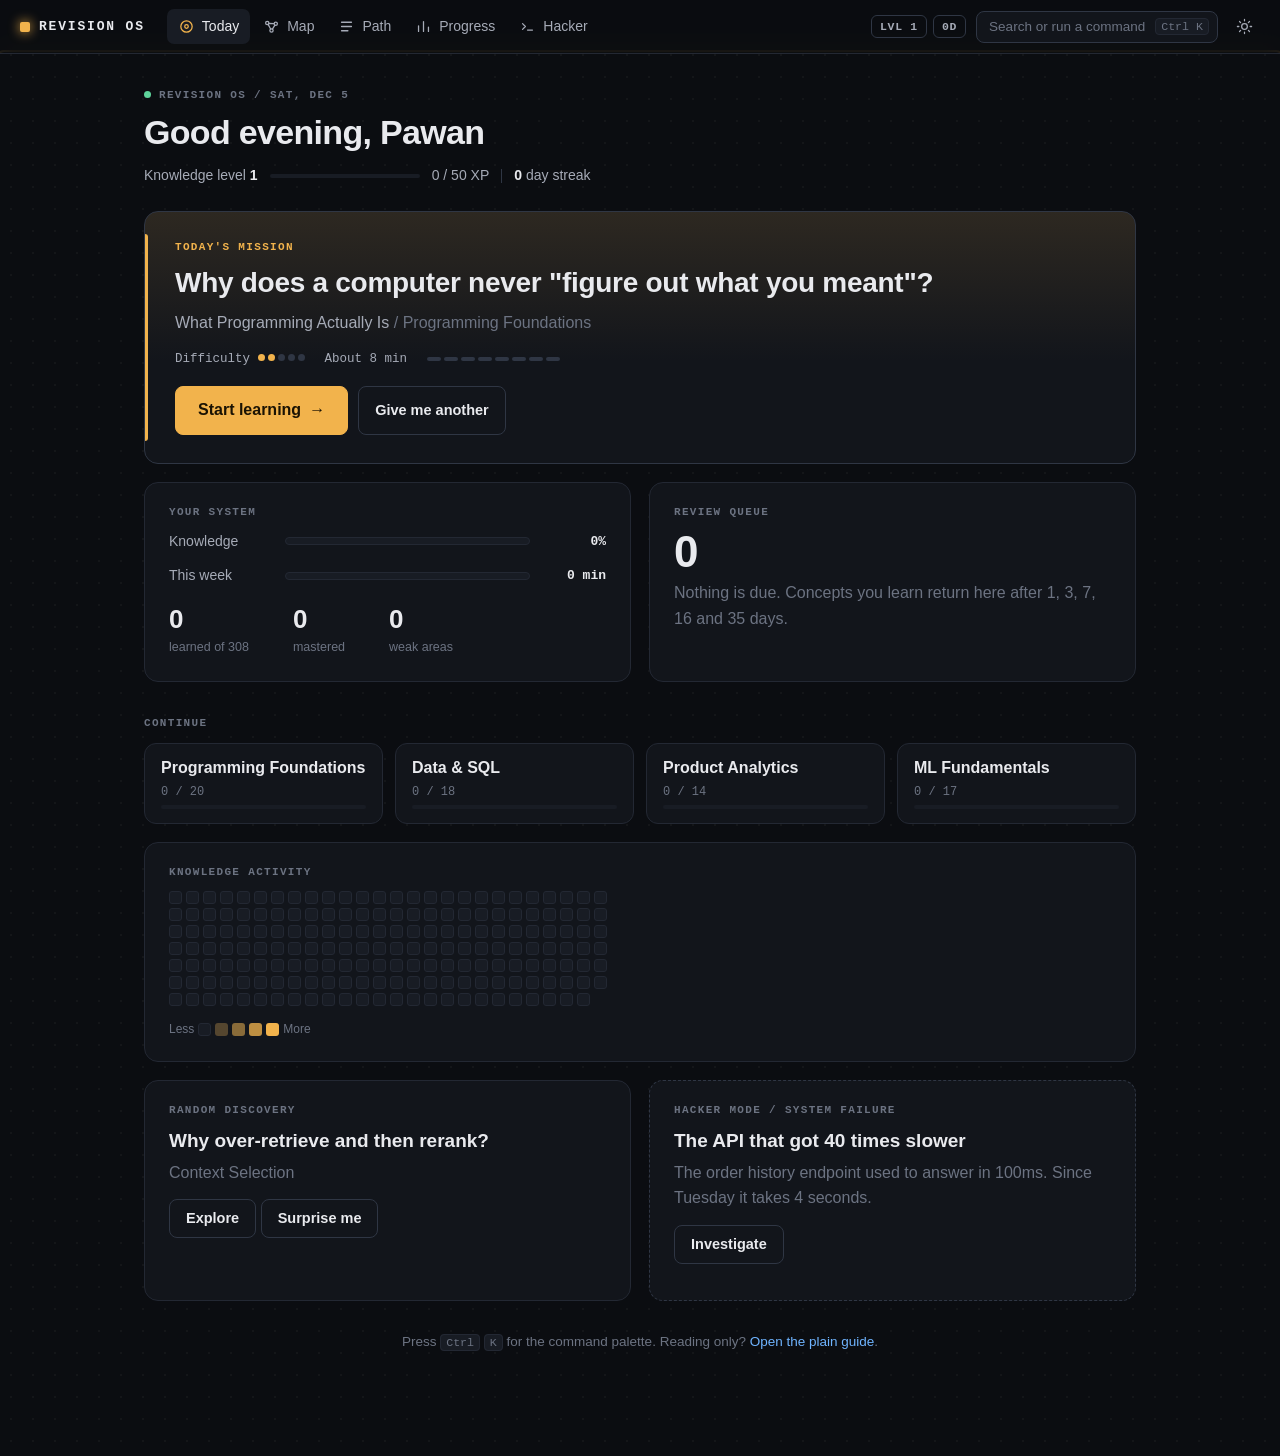
==== os/index.html @ 4162d8a0 "Add Revision OS v2: daily mission, learning loop, spaced review, map, hacker mode New app at /os/ bu" ====
<!doctype html>
<html lang="en" data-theme="dark">
<head>
<meta charset="utf-8">
<meta name="viewport" content="width=device-width, initial-scale=1">
<meta name="color-scheme" content="dark light">
<title>Revision OS</title>
<meta name="description" content="A personal learning system: one concept a day, tested, connected and brought back before you forget it.">
<link rel="icon" href="../assets/favicon.svg" type="image/svg+xml">
<link rel="stylesheet" href="style.css">
<script>try { var t = localStorage.getItem('revos:theme'); if (t) document.documentElement.dataset.theme = t; } catch (e) {}</script>
</head>
<body>
<header class="top">
  <a class="logo" href="#/"><span class="logo-mark" aria-hidden="true"></span>REVISION OS</a>
  <nav class="nav" aria-label="Main">
    <a href="#/" data-tab="home"><svg viewBox="0 0 24 24" aria-hidden="true"><circle cx="12" cy="12" r="8"/><circle cx="12" cy="12" r="2.5"/></svg><span>Today</span></a>
    <a href="#/map" data-tab="map"><svg viewBox="0 0 24 24" aria-hidden="true"><circle cx="6" cy="7" r="2.3"/><circle cx="18" cy="8" r="2.3"/><circle cx="12" cy="17.5" r="2.3"/><path d="M8 7.6 15.8 7.8M7.2 9l3.6 6.6M16.8 10l-3.5 5.6"/></svg><span>Map</span></a>
    <a href="#/path" data-tab="path"><svg viewBox="0 0 24 24" aria-hidden="true"><path d="M5 6h14M5 12h14M5 18h9"/></svg><span>Path</span></a>
    <a href="#/progress" data-tab="progress"><svg viewBox="0 0 24 24" aria-hidden="true"><path d="M5 19V11M12 19V5M19 19v-6"/></svg><span>Progress</span></a>
    <a href="#/hack" data-tab="hack"><svg viewBox="0 0 24 24" aria-hidden="true"><path d="M5 8l4 4-4 4M12 17h7"/></svg><span>Hacker</span></a>
  </nav>
  <div class="top-right">
    <div class="hud" id="hud"></div>
    <button class="palbtn" id="pal-btn" aria-label="Open the command palette"><span>Search or run a command</span><kbd>Ctrl K</kbd></button>
    <button class="iconbtn" id="theme-btn" aria-label="Switch between light and dark"><svg viewBox="0 0 24 24" aria-hidden="true"><circle cx="12" cy="12" r="4"/><path d="M12 2v2M12 20v2M2 12h2M20 12h2M5 5l1.5 1.5M17.5 17.5 19 19M19 5l-1.5 1.5M6.5 17.5 5 19"/></svg></button>
  </div>
</header>
<main id="main" tabindex="-1"><p class="boot">Starting up…</p></main>
<div class="pal" id="pal" hidden role="dialog" aria-modal="true" aria-label="Command palette">
  <div class="pal-box"><input id="pal-in" type="text" placeholder="Search concepts, or try: before transformers" autocomplete="off" spellcheck="false" aria-label="Search or run a command"><div class="pal-list" id="pal-list"></div>
  <div class="pal-foot"><span><kbd>↑</kbd><kbd>↓</kbd> move</span><span><kbd>Enter</kbd> open</span><span><kbd>Esc</kbd> close</span></div></div>
</div>
<div class="toast" id="toast" role="status"></div>
<noscript><p style="padding:24px">Revision OS needs JavaScript turned on.</p></noscript>
<script src="core.js"></script>
<script src="visuals.js"></script>
<script src="challenges.js"></script>
<script src="views.js"></script>
</body>
</html>
---- os/style.css ----
/* Revision OS design system.
   Tokens first, then primitives (label, button, card, meter, chip, row), then screens. */
:root {
  --bg: #0b0d11; --panel: #12151b; --panel-2: #181c24; --line: #232833; --line-2: #2f3644;
  --ink: #e9eaee; --ink-2: #a6abb7; --ink-3: #6c7382;
  --accent: #f2b34c; --accent-ink: #1b1303; --accent-soft: rgba(242,179,76,.12);
  --blue: #6fb4ff; --blue-soft: rgba(111,180,255,.13);
  --green: #5ed39b; --green-soft: rgba(94,211,155,.13);
  --red: #ff8076; --red-soft: rgba(255,128,118,.12);
  --grid: rgba(255,255,255,.035);
  --sans: -apple-system, BlinkMacSystemFont, "Segoe UI", Inter, Roboto, "Helvetica Neue", Arial, sans-serif;
  --mono: ui-monospace, "SF Mono", SFMono-Regular, Menlo, Consolas, "Liberation Mono", monospace;
  --r: 10px; --top: 54px;
}
:root[data-theme="light"] {
  --bg: #f5f4f0; --panel: #ffffff; --panel-2: #f1efe9; --line: #e3e0d7; --line-2: #d2cec2;
  --ink: #16181c; --ink-2: #4b5059; --ink-3: #7b808a;
  --accent: #a85f00; --accent-ink: #ffffff; --accent-soft: rgba(168,95,0,.1);
  --blue: #1c5fc2; --blue-soft: rgba(28,95,194,.09);
  --green: #157a48; --green-soft: rgba(21,122,72,.1);
  --red: #b93a2e; --red-soft: rgba(185,58,46,.09);
  --grid: rgba(0,0,0,.045);
}
* { box-sizing: border-box; }
html { -webkit-text-size-adjust: 100%; }
body {
  margin: 0; color: var(--ink); font: 16px/1.6 var(--sans);
  background: var(--bg) radial-gradient(var(--grid) 1px, transparent 1px) 0 0 / 22px 22px;
}
a { color: var(--blue); text-decoration: none; }
a:hover { text-decoration: underline; }
button, input, textarea { font: inherit; color: inherit; }
button { cursor: pointer; }
:focus-visible { outline: 2px solid var(--accent); outline-offset: 2px; border-radius: 4px; }
h1 { font-size: 34px; line-height: 1.15; margin: 6px 0 12px; letter-spacing: -.02em; font-weight: 650; }
h2 { font-size: 24px; line-height: 1.25; margin: 0 0 10px; letter-spacing: -.01em; font-weight: 650; }
h3 { font-size: 16px; margin: 26px 0 8px; font-weight: 650; }
p { margin: 0 0 14px; }
ul, ol { margin: 0 0 14px; padding-left: 22px; } li { margin-bottom: 6px; }
code, kbd { font: .86em var(--mono); background: var(--panel-2); border: 1px solid var(--line); padding: 1px 5px; border-radius: 4px; }
pre { margin: 0 0 16px; padding: 14px 16px; overflow-x: auto; background: var(--panel); border: 1px solid var(--line); border-radius: var(--r); font: 12.5px/1.5 var(--mono); color: var(--ink); }
.dim { color: var(--ink-3); } .sm { font-size: 13.5px; } .good { color: var(--green); } .bad { color: var(--red); }

/* ---------- primitives ---------- */
.lbl { display: block; font: 600 11px/1.4 var(--mono); letter-spacing: .12em; text-transform: uppercase; color: var(--ink-3); margin-bottom: 10px; }
.lbl.sec { margin: 34px 0 12px; }
.btn {
  display: inline-flex; align-items: center; gap: 8px; padding: 9px 16px; border-radius: 8px; border: 1px solid var(--accent);
  background: var(--accent); color: var(--accent-ink); font-weight: 650; font-size: 14.5px; line-height: 1.3; text-decoration: none !important;
  transition: transform .08s ease, filter .12s ease;
}
.btn:hover { filter: brightness(1.08); } .btn:active { transform: translateY(1px); }
.btn.ghost { background: transparent; color: var(--ink); border-color: var(--line-2); font-weight: 550; }
.btn.ghost:hover { border-color: var(--ink-3); background: var(--panel-2); filter: none; }
.btn.big { padding: 13px 22px; font-size: 16px; } .btn.sm { padding: 5px 11px; font-size: 13px; }
.btn.danger { border-color: var(--red); color: var(--red); background: transparent; }
.card { background: var(--panel); border: 1px solid var(--line); border-radius: 14px; padding: 22px 24px; margin-bottom: 18px; }
.meter { flex: 1; height: 8px; background: var(--panel-2); border-radius: 99px; overflow: hidden; border: 1px solid var(--line); min-width: 40px; }
.meter i { display: block; height: 100%; background: var(--accent); border-radius: 99px; transition: width .5s cubic-bezier(.2,.7,.2,1); }
.meter.thin { height: 4px; border: 0; }
.chips { display: flex; flex-wrap: wrap; gap: 8px; margin: 0 0 14px; }
.chip { display: inline-flex; align-items: center; gap: 7px; padding: 5px 11px; border-radius: 99px; border: 1px solid var(--line-2); background: var(--panel); color: var(--ink); font-size: 13.5px; line-height: 1.3; text-decoration: none !important; }
.chip:hover { border-color: var(--accent); }
.tag { font: 600 10px var(--mono); letter-spacing: .08em; text-transform: uppercase; color: var(--accent); border: 1px solid var(--accent); border-radius: 4px; padding: 1px 5px; vertical-align: 2px; }
.dot { flex: none; display: inline-block; width: 9px; height: 9px; border-radius: 50%; border: 1.5px solid var(--ink-3); }
.dot[data-s="active"] { border-color: var(--accent); background: linear-gradient(90deg, var(--accent) 50%, transparent 50%); }
.dot[data-s="learned"] { border-color: var(--blue); background: var(--blue); }
.dot[data-s="solid"] { border-color: var(--green); background: var(--green); opacity: .75; }
.dot[data-s="mastered"] { border-color: var(--green); background: var(--green); box-shadow: 0 0 0 3px var(--green-soft); }
.dot[data-rusty] { border-color: var(--red); background: var(--red); }
.state { font: 600 10.5px var(--mono); letter-spacing: .08em; text-transform: uppercase; padding: 2px 7px; border-radius: 4px; border: 1px solid var(--line-2); color: var(--ink-3); }
.state[data-s="active"] { color: var(--accent); border-color: var(--accent); }
.state[data-s="learned"] { color: var(--blue); border-color: var(--blue); }
.state[data-s="solid"], .state[data-s="mastered"] { color: var(--green); border-color: var(--green); }
.pips { display: inline-flex; gap: 3px; vertical-align: 1px; } .pips i { width: 7px; height: 7px; border-radius: 50%; background: var(--line-2); } .pips i.on { background: var(--accent); }
.segs { display: inline-flex; gap: 3px; vertical-align: middle; } .segs i { width: 14px; height: 4px; border-radius: 2px; background: var(--line-2); } .segs i.on { background: var(--accent); }
.rows { border-top: 1px solid var(--line); }
.row { display: flex; gap: 12px; align-items: center; padding: 12px 6px; border-bottom: 1px solid var(--line); color: var(--ink); text-decoration: none !important; }
.row:hover { background: var(--panel-2); }
.rows.tight .row { padding: 8px 4px; }
.row-n { flex: none; width: 26px; font: 12px var(--mono); color: var(--ink-3); }
.row-t { flex: 1; min-width: 0; } .row-t b { display: block; font-weight: 600; } .row-t small { display: block; color: var(--ink-3); font-size: 13.5px; line-height: 1.4; }
.row-x { flex: none; font: 12px var(--mono); color: var(--ink-3); text-align: right; white-space: nowrap; }
.row-x.wide { width: 130px; } .row-x .meter { margin-top: 6px; }
.field { font-size: 14px; color: var(--ink-2); } .field input { margin-left: 8px; padding: 6px 10px; border-radius: 7px; border: 1px solid var(--line-2); background: var(--bg); width: 180px; }
.ta { width: 100%; padding: 12px 14px; border-radius: var(--r); border: 1px solid var(--line-2); background: var(--bg); font: 15.5px/1.5 var(--sans); resize: vertical; margin-bottom: 12px; }

/* ---------- shell ---------- */
.top { position: sticky; top: 0; z-index: 30; height: var(--top); display: flex; align-items: center; gap: 22px; padding: 0 20px; background: color-mix(in srgb, var(--bg) 88%, transparent); backdrop-filter: blur(10px); border-bottom: 1px solid var(--line); }
.logo { display: flex; align-items: center; gap: 9px; font: 700 13px var(--mono); letter-spacing: .14em; color: var(--ink); text-decoration: none !important; white-space: nowrap; }
.logo-mark { width: 10px; height: 10px; background: var(--accent); border-radius: 2px; box-shadow: 0 0 12px var(--accent); }
.nav { display: flex; gap: 2px; }
.nav a { display: flex; align-items: center; gap: 7px; padding: 6px 11px; border-radius: 7px; color: var(--ink-2); font-size: 14px; text-decoration: none !important; }
.nav a:hover { background: var(--panel-2); color: var(--ink); }
.nav a.is-on { color: var(--ink); background: var(--panel-2); }
.nav svg, .iconbtn svg { width: 17px; height: 17px; fill: none; stroke: currentColor; stroke-width: 1.8; stroke-linecap: round; stroke-linejoin: round; }
.nav a.is-on svg { stroke: var(--accent); }
.top-right { margin-left: auto; display: flex; align-items: center; gap: 10px; }
.hud { display: flex; gap: 6px; font: 600 11.5px var(--mono); letter-spacing: .06em; }
.hud a { padding: 4px 8px; border: 1px solid var(--line-2); border-radius: 6px; color: var(--ink-2); text-decoration: none !important; }
.hud a:hover { border-color: var(--ink-3); } .hud .hud-due { color: var(--accent); border-color: var(--accent); }
.palbtn { display: flex; align-items: center; gap: 10px; height: 32px; padding: 0 8px 0 12px; border-radius: 8px; border: 1px solid var(--line-2); background: var(--panel); color: var(--ink-3); font-size: 13.5px; }
.palbtn:hover { border-color: var(--ink-3); }
.iconbtn { width: 32px; height: 32px; display: grid; place-items: center; border-radius: 8px; border: 1px solid transparent; background: none; color: var(--ink-2); }
.iconbtn:hover { background: var(--panel-2); }
main { outline: none; min-height: calc(100vh - var(--top)); }
.wrap { max-width: 1040px; margin: 0 auto; padding: 34px 24px 90px; }
.wrap.narrow { max-width: 780px; }
.boot { padding: 60px 24px; color: var(--ink-3); font: 13px var(--mono); }
.lede { font-size: 18px; color: var(--ink-2); max-width: 720px; margin-bottom: 22px; }
.crumb { font-size: 13.5px; margin-bottom: 8px; display: flex; flex-wrap: wrap; gap: 6px; align-items: center; } .crumb a { color: var(--ink-2); } .crumb .state { margin-left: auto; }
.grid2 { display: grid; grid-template-columns: minmax(0, 1fr) minmax(0, 1fr); gap: 18px; } .grid2 .card { margin-bottom: 0; } .grid2 { margin-bottom: 18px; }
.foot { margin-top: 30px; font-size: 13.5px; text-align: center; }
.toast { position: fixed; top: 66px; right: 20px; z-index: 60; padding: 7px 13px; border-radius: 8px; background: var(--accent); color: var(--accent-ink); font: 700 12.5px var(--mono); letter-spacing: .04em; opacity: 0; transform: translateY(-6px); transition: opacity .18s, transform .18s; pointer-events: none; }
.toast.is-on { opacity: 1; transform: none; }

/* ---------- home ---------- */
.hero { margin-bottom: 24px; }
.pulse { display: inline-block; width: 7px; height: 7px; border-radius: 50%; background: var(--green); margin-right: 8px; box-shadow: 0 0 0 0 var(--green); animation: pulse 2.4s infinite; }
@keyframes pulse { 0% { box-shadow: 0 0 0 0 rgba(94,211,155,.5); } 70%, 100% { box-shadow: 0 0 0 7px rgba(94,211,155,0); } }
.hero-meta { display: flex; flex-wrap: wrap; align-items: center; gap: 12px; font-size: 14px; color: var(--ink-2); }
.hero-meta .meter { flex: 0 0 150px; } .hero-meta b { color: var(--ink); } .hero-meta .sep { width: 1px; height: 14px; background: var(--line-2); }
.mission { position: relative; padding: 28px 30px; border-color: var(--line-2); background: linear-gradient(180deg, var(--accent-soft), transparent 60%), var(--panel); }
.mission::before { content: ""; position: absolute; left: 0; top: 22px; bottom: 22px; width: 3px; border-radius: 0 3px 3px 0; background: var(--accent); }
.mission .lbl { color: var(--accent); }
.mission h2 { font-size: 28px; max-width: 760px; }
.mission-sub { color: var(--ink-2); margin-bottom: 16px; }
.mission-meta { display: flex; flex-wrap: wrap; gap: 20px; align-items: center; font: 12.5px var(--mono); color: var(--ink-2); margin-bottom: 20px; }
.mission-go { display: flex; flex-wrap: wrap; gap: 10px; margin: 0; }
.sys { display: grid; gap: 12px; margin-bottom: 18px; }
.sys-row { display: flex; align-items: center; gap: 12px; font-size: 14px; } .sys-row span { flex: 0 0 104px; color: var(--ink-2); } .sys-row b { flex: 0 0 64px; text-align: right; font: 600 13px var(--mono); }
.stats { display: flex; flex-wrap: wrap; gap: 26px; }
.stat { color: var(--ink); text-decoration: none !important; display: inline-block; margin-right: 18px; } .stat b { display: block; font: 650 26px/1.1 var(--sans); font-variant-numeric: tabular-nums; } .stat span { font-size: 12.5px; color: var(--ink-3); }
.stat.good b { color: var(--green); } .stat.bad b { color: var(--red); } .stat.hi b { color: var(--accent); }
.stats.big { margin: 6px 0 26px; } .stats.big .stat b { font-size: 34px; }
.big-n { font: 650 44px/1 var(--sans); margin: 4px 0 6px; font-variant-numeric: tabular-nums; }
.tiles { display: grid; grid-template-columns: repeat(4, 1fr); gap: 12px; margin-bottom: 18px; }
.tile { display: flex; flex-direction: column; gap: 6px; padding: 14px 16px; border: 1px solid var(--line); border-radius: 12px; background: var(--panel); color: var(--ink); text-decoration: none !important; transition: border-color .12s, transform .12s; }
.tile:hover { border-color: var(--accent); transform: translateY(-1px); } .tile .meter { flex: none; width: 100%; } .tile b { font-weight: 600; line-height: 1.3; } .tile span { font: 12px var(--mono); }
.heat-wrap { overflow-x: auto; padding-bottom: 4px; }
.heat { display: grid; grid-template-rows: repeat(7, 13px); grid-auto-flow: column; grid-auto-columns: 13px; gap: 4px; width: max-content; }
.heat i, .heat-key i { width: 13px; height: 13px; border-radius: 3px; background: var(--panel-2); border: 1px solid var(--line); }
.heat i[data-l="1"], .heat-key i[data-l="1"] { background: color-mix(in srgb, var(--accent) 28%, var(--panel-2)); border-color: transparent; }
.heat i[data-l="2"], .heat-key i[data-l="2"] { background: color-mix(in srgb, var(--accent) 52%, var(--panel-2)); border-color: transparent; }
.heat i[data-l="3"], .heat-key i[data-l="3"] { background: color-mix(in srgb, var(--accent) 76%, var(--panel-2)); border-color: transparent; }
.heat i[data-l="4"], .heat-key i[data-l="4"] { background: var(--accent); border-color: transparent; }
.heat-key { display: flex; align-items: center; gap: 4px; margin-top: 10px; font-size: 12px; }
.disc { font-size: 19px; line-height: 1.35; margin: 0 0 6px; font-weight: 600; }
.hack-teaser { border-style: dashed; border-color: var(--line-2); }
.chain { display: flex; flex-wrap: wrap; gap: 8px; align-items: center; font-size: 14.5px; } .chain a { display: inline-flex; gap: 7px; align-items: center; color: var(--ink); } .chain span { color: var(--ink-3); }
.fc { display: flex; gap: 10px; align-items: flex-end; height: 110px; } .fc div { flex: 1; display: flex; flex-direction: column; align-items: center; justify-content: flex-end; gap: 4px; }
.fc i { width: 100%; max-width: 34px; background: var(--accent); border-radius: 4px 4px 0 0; opacity: .85; } .fc b { font: 600 12px var(--mono); } .fc span { font: 10.5px var(--mono); color: var(--ink-3); text-transform: uppercase; }

/* ---------- concept session ---------- */
.c-title { font-size: 30px; margin-bottom: 18px; }
.rail { display: grid; grid-template-columns: repeat(8, 1fr); gap: 4px; margin-bottom: 22px; }
.rail a { display: flex; flex-direction: column; gap: 5px; padding: 8px 4px 9px; border-top: 2px solid var(--line-2); color: var(--ink-3); font: 600 10.5px var(--mono); letter-spacing: .06em; text-transform: uppercase; text-decoration: none !important; }
.rail a i { font-style: normal; font-size: 10px; opacity: .7; }
.rail a:hover { color: var(--ink); } .rail a.is-done { border-color: var(--green); color: var(--ink-2); } .rail a.is-done i::after { content: " ✓"; color: var(--green); }
.rail a.is-on { border-color: var(--accent); color: var(--accent); }
.stage { background: var(--panel); border: 1px solid var(--line); border-radius: 14px; padding: 26px 28px; min-height: 240px; animation: rise .22s ease; }
@keyframes rise { from { opacity: 0; transform: translateY(6px); } to { opacity: 1; transform: none; } }
.stage-nav { display: flex; justify-content: space-between; align-items: center; gap: 12px; margin-top: 16px; }
.hook { font-size: 26px; line-height: 1.3; }
.tldr { border-left: 3px solid var(--accent); padding: 4px 0 4px 16px; margin: 18px 0; } .tldr p { font-size: 18px; line-height: 1.5; margin: 0; }
.analogy { background: var(--panel-2); border-radius: var(--r); padding: 14px 18px; margin: 18px 0; } .analogy p:last-child { margin-bottom: 0; }
.reading { font-size: 16.5px; line-height: 1.7; } .reading h3:first-child { margin-top: 6px; }
.depth { display: grid; grid-template-columns: repeat(5, 1fr); gap: 6px; margin-bottom: 22px; }
.depth button { text-align: left; padding: 9px 10px; border-radius: 8px; border: 1px solid var(--line); background: var(--bg); display: flex; flex-direction: column; gap: 1px; }
.depth button i { font: 600 10px var(--mono); font-style: normal; color: var(--ink-3); letter-spacing: .08em; }
.depth button b { font-size: 13.5px; font-weight: 600; } .depth button span { font-size: 11.5px; color: var(--ink-3); }
.depth button:hover { border-color: var(--ink-3); }
.depth button[aria-selected="true"] { border-color: var(--accent); background: var(--accent-soft); } .depth button[aria-selected="true"] i { color: var(--accent); }
.two { display: grid; grid-template-columns: 1fr 1fr; gap: 22px; } .two h3 { margin-top: 6px; }
.terms dt { font-weight: 650; margin-top: 12px; } .terms dd { margin: 2px 0 0; color: var(--ink-2); }
.cap { font-size: 13px; color: var(--ink-3); margin-bottom: 6px; }
.links { list-style: none; padding: 0; } .links li { padding: 9px 0; border-bottom: 1px solid var(--line); margin: 0; } .links li:last-child { border: 0; }
.links .kind { display: inline-block; min-width: 82px; font: 600 10.5px var(--mono); letter-spacing: .08em; text-transform: uppercase; color: var(--ink-3); } .links .note { display: block; margin-left: 82px; color: var(--ink-3); font-size: 14px; }
.inset { margin-top: 22px; padding-top: 20px; border-top: 1px solid var(--line); }
.lg { display: grid; grid-template-columns: 1fr auto 1fr; gap: 14px; align-items: center; margin: 6px 0 18px; }
.lg-col { display: flex; flex-direction: column; gap: 7px; } .lg-col:last-child { align-items: flex-start; }
.lg-node { display: flex; gap: 8px; align-items: center; padding: 8px 11px; border: 1px solid var(--line-2); border-radius: 8px; color: var(--ink); font-size: 14px; line-height: 1.3; text-decoration: none !important; background: var(--bg); }
.lg-node:hover { border-color: var(--accent); }
.lg-mid { display: flex; align-items: center; gap: 0; } .lg-line { width: 26px; height: 1px; background: var(--line-2); }
.lg-here { padding: 12px 14px; border: 1px solid var(--accent); border-radius: 10px; background: var(--accent-soft); font-weight: 650; text-align: center; max-width: 190px; line-height: 1.3; }

/* ---------- questions ---------- */
.qhead { display: flex; justify-content: space-between; align-items: center; gap: 10px; margin-bottom: 6px; } .qhead .lbl { margin: 0; }
.q { font-size: 18.5px; line-height: 1.45; font-weight: 550; margin: 10px 0 16px; }
.quote { display: block; margin-top: 10px; padding: 12px 16px; border-left: 3px solid var(--line-2); font-weight: 400; color: var(--ink-2); }
.opts { display: grid; gap: 8px; margin-bottom: 12px; } .opts.two { grid-template-columns: 1fr 1fr; }
.opt { text-align: left; padding: 11px 14px; border-radius: 9px; border: 1px solid var(--line-2); background: var(--bg); font-size: 15px; line-height: 1.45; transition: border-color .1s, background .1s; }
.opt:hover:not(:disabled) { border-color: var(--ink-3); } .opt:disabled { cursor: default; opacity: .75; }
.opt.is-sel { border-color: var(--accent); background: var(--accent-soft); opacity: 1; }
.opt.is-right { border-color: var(--green); background: var(--green-soft); opacity: 1; }
.opt.is-wrong { border-color: var(--red); background: var(--red-soft); opacity: 1; animation: shake .25s; }
@keyframes shake { 25% { transform: translateX(-3px); } 75% { transform: translateX(3px); } }
.fb p { margin: 0 0 10px; font-size: 15px; } .hint { font-size: 13.5px; color: var(--ink-3); }
.qfoot { margin-top: 14px; min-height: 40px; }
.match { display: grid; grid-template-columns: minmax(0, 2fr) minmax(0, 5fr); gap: 10px; margin-bottom: 12px; } .match-a, .match-b { display: grid; gap: 8px; align-content: start; } .match .opt { font-size: 14px; padding: 9px 12px; }
.sortcard { padding: 18px 20px; border: 1px solid var(--line-2); border-radius: 10px; background: var(--bg); font-size: 16.5px; margin-bottom: 12px; }
.sortlog { list-style: none; padding: 0; } .sortlog li { padding: 6px 0 6px 12px; border-left: 3px solid; color: var(--ink-2); font-size: 14.5px; } .sortlog li.good { border-color: var(--green); } .sortlog li.bad { border-color: var(--red); } .sortlog b { color: var(--ink); }
.ans { margin: 14px 0; padding: 14px 18px; border-radius: var(--r); background: var(--panel-2); animation: rise .2s ease; } .ans p:last-child { margin-bottom: 0; }
.grade { display: flex; flex-wrap: wrap; gap: 8px; align-items: center; } .grade .lbl { margin: 0 6px 0 0; } .grade .opt { padding: 8px 14px; }
.result { animation: rise .25s ease; } .result .lbl { color: var(--green); } .result.fail .lbl { color: var(--accent); }
.result h2 { font-size: 26px; } .unlock { margin: 18px 0; } .result .rows { margin: 16px 0; }
.rv-head { margin-bottom: 18px; } .rv-head .c-title { margin-bottom: 4px; }
#rv > #run, #rv #run { background: var(--panel); border: 1px solid var(--line); border-radius: 14px; padding: 24px 26px; }

/* ---------- visuals ---------- */
.vis { border: 1px solid var(--line-2); border-radius: 12px; padding: 16px 18px; margin: 16px 0 22px; background: var(--bg); }
.vis-head { display: flex; justify-content: space-between; align-items: center; gap: 10px; margin-bottom: 14px; } .vis-head .lbl { margin: 0; color: var(--accent); } .vis-actions { display: flex; gap: 6px; }
.vis-note { margin: 12px 0 0; font-size: 14px; color: var(--ink-3); }
.flow { display: flex; flex-wrap: wrap; align-items: center; gap: 6px 0; }
.flow-node { display: flex; align-items: center; gap: 7px; padding: 8px 11px; border-radius: 8px; border: 1px solid var(--line-2); background: var(--panel); font-size: 13.5px; font-weight: 550; transition: border-color .2s, background .2s, box-shadow .2s; }
.flow-n { font: 600 10px var(--mono); color: var(--ink-3); }
.flow-node.is-past { border-color: var(--green); } .flow-node.is-past .flow-n { color: var(--green); }
.flow-node.is-on { border-color: var(--accent); background: var(--accent-soft); box-shadow: 0 0 0 3px var(--accent-soft); } .flow-node.is-on .flow-n { color: var(--accent); }
.flow-arrow { width: 18px; height: 1px; background: var(--line-2); position: relative; flex: none; } .flow-arrow::after { content: ""; position: absolute; right: 0; top: -3px; border: 3.5px solid transparent; border-left-color: var(--line-2); border-right: 0; }
.flow-loop { font: 10.5px var(--mono); color: var(--ink-3); margin-left: 10px; letter-spacing: .06em; text-transform: uppercase; }
.flow-detail { margin-top: 14px; padding: 12px 14px; border-radius: 8px; background: var(--panel); min-height: 52px; font-size: 15px; color: var(--ink-2); } .flow-detail b { color: var(--ink); margin-right: 6px; }
.sim { display: grid; grid-template-columns: minmax(0, 1.25fr) minmax(0, 1fr); gap: 20px; align-items: start; }
.sim-view svg { width: 100%; height: auto; display: block; }
.sim-controls { display: grid; gap: 12px; margin-bottom: 14px; }
.sim-controls label span { display: flex; justify-content: space-between; font-size: 13px; color: var(--ink-2); margin-bottom: 4px; } .sim-controls output { font: 600 12.5px var(--mono); color: var(--accent); }
.sim-controls input[type=range] { width: 100%; accent-color: var(--accent); }
.sim-out p { font-size: 14.5px; color: var(--ink-2); margin: 10px 0 0; } .sim-out .stat b { font-size: 22px; }
svg .ax { stroke: var(--line-2); stroke-width: 1; } svg .axl, svg .bl, svg .bv, svg .segl { font: 11px var(--mono); fill: var(--ink-3); } svg .bl { fill: var(--ink-2); } svg .bv { fill: var(--ink); } svg .segl { fill: var(--accent-ink); font-weight: 700; }
svg .ln { fill: none; stroke: var(--accent); stroke-width: 2.5; } svg .ln2 { fill: none; stroke: var(--blue); stroke-width: 2.5; }
svg .area { fill: var(--accent-soft); } svg .mark { stroke: var(--ink-3); stroke-width: 1; stroke-dasharray: 4 4; }
svg .bar { fill: var(--ink-3); } svg .bar.hi { fill: var(--accent); } svg .bar.good { fill: var(--green); } svg .bar.bad { fill: var(--red); }
svg .vecA { stroke: var(--accent); stroke-width: 3; } svg .vecB { stroke: var(--blue); stroke-width: 3; } svg .dotA { fill: var(--accent); } svg .dotB { fill: var(--blue); }
svg .seg.c1 { fill: var(--ink-3); } svg .seg.c2 { fill: var(--blue); } svg .seg.c3 { fill: var(--accent); } svg .seg.c4 { fill: var(--green); }
.chunks { line-height: 2; font-size: 14px; } .chunk { padding: 3px 5px; border-radius: 4px; margin-right: 3px; box-decoration-break: clone; -webkit-box-decoration-break: clone; }
.chunk.c1 { background: var(--accent-soft); } .chunk.c2 { background: var(--blue-soft); } .chunk.c3 { background: var(--green-soft); } .chunk.c4 { background: var(--red-soft); }

/* ---------- map ---------- */
body[data-view="map"] { overflow: hidden; }
.mapwrap { position: relative; height: calc(100vh - var(--top)); height: calc(100dvh - var(--top)); }
.map { width: 100%; height: 100%; display: block; cursor: grab; touch-action: none; user-select: none; } .map:active { cursor: grabbing; }
.map .edges line { stroke: var(--line-2); stroke-width: 1.2; opacity: .55; } .map.has-sel .edges line { opacity: .12; }
.map .edges line.is-on { stroke: var(--accent); stroke-width: 2.4; opacity: 1 !important; }
.map .n { cursor: pointer; } .map .n circle { fill: var(--bg); stroke: var(--ink-3); stroke-width: 1.6; transition: r .15s; }
.map .n[data-s="active"] circle { stroke: var(--accent); stroke-width: 2.4; }
.map .n[data-s="learned"] circle { fill: var(--blue); stroke: var(--blue); }
.map .n[data-s="solid"] circle { fill: var(--green); stroke: var(--green); opacity: .8; }
.map .n[data-s="mastered"] circle { fill: var(--green); stroke: var(--green); filter: drop-shadow(0 0 6px var(--green)); }
.map .n[data-rusty] circle { stroke: var(--red); fill: var(--red); }
.map .n text { font: 11px var(--sans); font-size: calc(12px * var(--k, 1)); fill: var(--ink-2); text-anchor: middle; display: none; pointer-events: none; paint-order: stroke; stroke: var(--bg); stroke-width: 3.5px; }
.map.is-close .n text, .map .n:hover text, .map .n.is-sel text, .map .n.is-up text, .map .n.is-dn text { display: block; }
.map.has-sel .n:not(.is-sel):not(.is-up):not(.is-dn) { opacity: .28; } .map.has-sel .n:not(.is-sel):not(.is-up):not(.is-dn):not(:hover) text { display: none; }
.map .n.is-sel circle { stroke: var(--ink); stroke-width: 3.5; } .map .n.is-up circle { stroke: var(--accent); stroke-width: 3; } .map .n.is-dn circle { stroke: var(--blue); stroke-width: 3; }
.map .hub { cursor: pointer; } .map .hub circle { fill: var(--panel); stroke: var(--line-2); stroke-width: 3; } .map .hub .hub-arc { fill: none; stroke: var(--accent); stroke-width: 3; stroke-linecap: round; }
.map .hub-p { font: 600 13px var(--mono); fill: var(--ink-2); text-anchor: middle; } .map .hub-t { font: 650 17px var(--sans); font-size: max(17px, calc(13px * var(--k, 1))); fill: var(--ink); text-anchor: middle; paint-order: stroke; stroke: var(--bg); stroke-width: 5px; }
.map-top { position: absolute; left: 20px; top: 16px; pointer-events: none; } .map-key { display: flex; flex-wrap: wrap; gap: 6px 14px; font-size: 12px; color: var(--ink-2); } .map-key span { display: inline-flex; gap: 6px; align-items: center; }
.map-zoom { position: absolute; right: 18px; bottom: 18px; display: flex; gap: 6px; } .map-zoom .btn { background: var(--panel); min-width: 34px; justify-content: center; }
.map-card { position: absolute; left: 20px; bottom: 18px; width: min(340px, calc(100% - 40px)); background: var(--panel); border: 1px solid var(--line-2); border-radius: 14px; padding: 18px 20px; box-shadow: 0 16px 40px rgba(0,0,0,.35); animation: rise .18s ease; }
.map-card h3 { margin: 0 0 6px; font-size: 18px; } .map-card p { margin-bottom: 10px; } .map-card p:last-child { margin: 0; }
.x { position: absolute; right: 10px; top: 8px; background: none; border: 0; font-size: 20px; color: var(--ink-3); line-height: 1; padding: 4px 8px; }

/* ---------- hacker mode ---------- */
.cases { display: grid; grid-template-columns: 1fr 1fr; gap: 16px; } .case { color: var(--ink); text-decoration: none !important; margin: 0; transition: border-color .12s, transform .12s; } .case:hover { border-color: var(--accent); transform: translateY(-1px); }
.case h3 { margin: 0 0 8px; font-size: 19px; } .case .lbl { color: var(--accent); }
.case-grid { display: grid; grid-template-columns: minmax(0, 1.05fr) minmax(0, 1fr); gap: 18px; align-items: start; } .case-grid .card { margin: 0; }
.ev pre { background: var(--bg); margin: 0; max-height: 420px; font-size: 12px; } .ev { position: sticky; top: calc(var(--top) + 16px); }
.tabs { display: flex; flex-wrap: wrap; gap: 4px; margin-bottom: 12px; } .tabs button { padding: 5px 10px; border-radius: 6px; border: 1px solid var(--line); background: none; font: 600 11.5px var(--mono); color: var(--ink-3); }
.tabs button[aria-selected="true"] { border-color: var(--accent); color: var(--accent); background: var(--accent-soft); }

/* ---------- palette ---------- */
.pal { position: fixed; inset: 0; z-index: 80; background: rgba(4,6,10,.62); display: flex; justify-content: center; align-items: flex-start; padding: 12vh 16px 16px; backdrop-filter: blur(3px); }
.pal[hidden] { display: none; }
.pal-box { width: min(640px, 100%); background: var(--panel); border: 1px solid var(--line-2); border-radius: 14px; overflow: hidden; box-shadow: 0 30px 80px rgba(0,0,0,.5); animation: rise .14s ease; }
#pal-in { width: 100%; padding: 16px 18px; border: 0; border-bottom: 1px solid var(--line); background: none; font-size: 17px; outline: none; }
.pal-list { max-height: 52vh; overflow-y: auto; padding: 6px; }
.pal-h { font: 600 10.5px var(--mono); letter-spacing: .1em; text-transform: uppercase; color: var(--ink-3); padding: 10px 10px 4px; }
.pal-i { width: 100%; display: flex; align-items: center; gap: 10px; padding: 9px 10px; border: 0; background: none; border-radius: 8px; text-align: left; font-size: 14.5px; }
.pal-i b { font-weight: 550; } .pal-i span { margin-left: auto; color: var(--ink-3); font-size: 12.5px; white-space: nowrap; overflow: hidden; text-overflow: ellipsis; max-width: 50%; }
.pal-i.is-on, .pal-i:hover { background: var(--accent-soft); }
.pal-none { padding: 10px; color: var(--ink-3); font-size: 14px; display: flex; flex-wrap: wrap; gap: 6px; }
.pal-foot { display: flex; gap: 16px; padding: 9px 14px; border-top: 1px solid var(--line); font-size: 12px; color: var(--ink-3); }

/* ---------- small screens: less on screen, not just smaller ---------- */
@media (max-width: 860px) {
  body { font-size: 15.5px; padding-bottom: 62px; }
  .top { gap: 10px; padding: 0 14px; backdrop-filter: none; background: var(--bg); }
  .nav { position: fixed; left: 0; right: 0; bottom: 0; z-index: 30; height: 58px; background: var(--panel); border-top: 1px solid var(--line); justify-content: space-around; padding-bottom: env(safe-area-inset-bottom); }
  .nav a { flex-direction: column; gap: 3px; font-size: 10.5px; padding: 8px 6px; flex: 1; justify-content: center; border-radius: 0; } .nav a.is-on { background: none; color: var(--accent); }
  .palbtn span { display: none; } .palbtn kbd { display: none; } .palbtn { width: 32px; padding: 0; justify-content: center; } .palbtn::before { content: "⌕"; font-size: 18px; color: var(--ink-2); }
  .wrap { padding: 22px 16px 60px; }
  h1 { font-size: 26px; } .c-title { font-size: 24px; } .mission h2, .hook, .result h2 { font-size: 21px; }
  .grid2, .cases, .case-grid, .two, .sim { grid-template-columns: minmax(0, 1fr); }
  .tiles { grid-template-columns: 1fr 1fr; }
  .card, .stage { padding: 18px 16px; } .mission { padding: 22px 18px; }
  .rail { grid-template-columns: repeat(8, 1fr); gap: 3px; } .rail a span { display: none; } .rail a.is-on span { display: block; position: absolute; left: 16px; margin-top: 22px; } .rail { margin-bottom: 34px; position: relative; } .rail a { align-items: center; }
  .depth { grid-template-columns: repeat(5, 1fr); } .depth button span { display: none; } .depth button b { font-size: 11.5px; }
  .match { grid-template-columns: 1fr; } .opts.two { grid-template-columns: 1fr 1fr; }
  .lg { grid-template-columns: 1fr; } .lg-mid { justify-content: center; } .lg-line { width: 1px; height: 14px; display: none; } .lg-here { max-width: none; width: 100%; }
  .ev { position: static; } .ev pre { max-height: 260px; }
  .hero-meta .sep { display: none; } .stats { gap: 14px; } .stats.big .stat b { font-size: 26px; }
  .links .kind { min-width: 0; margin-right: 8px; } .links .note { margin-left: 0; }
  .map-top .map-key { display: none; } .mapwrap { height: calc(100dvh - var(--top) - 58px); }
  .row-x.wide { width: 84px; } .toast { top: auto; bottom: 72px; right: 16px; }
  pre { font-size: 11px; padding: 12px; }
}
@media (prefers-reduced-motion: reduce) { *, *::before, *::after { animation: none !important; transition: none !important; } }
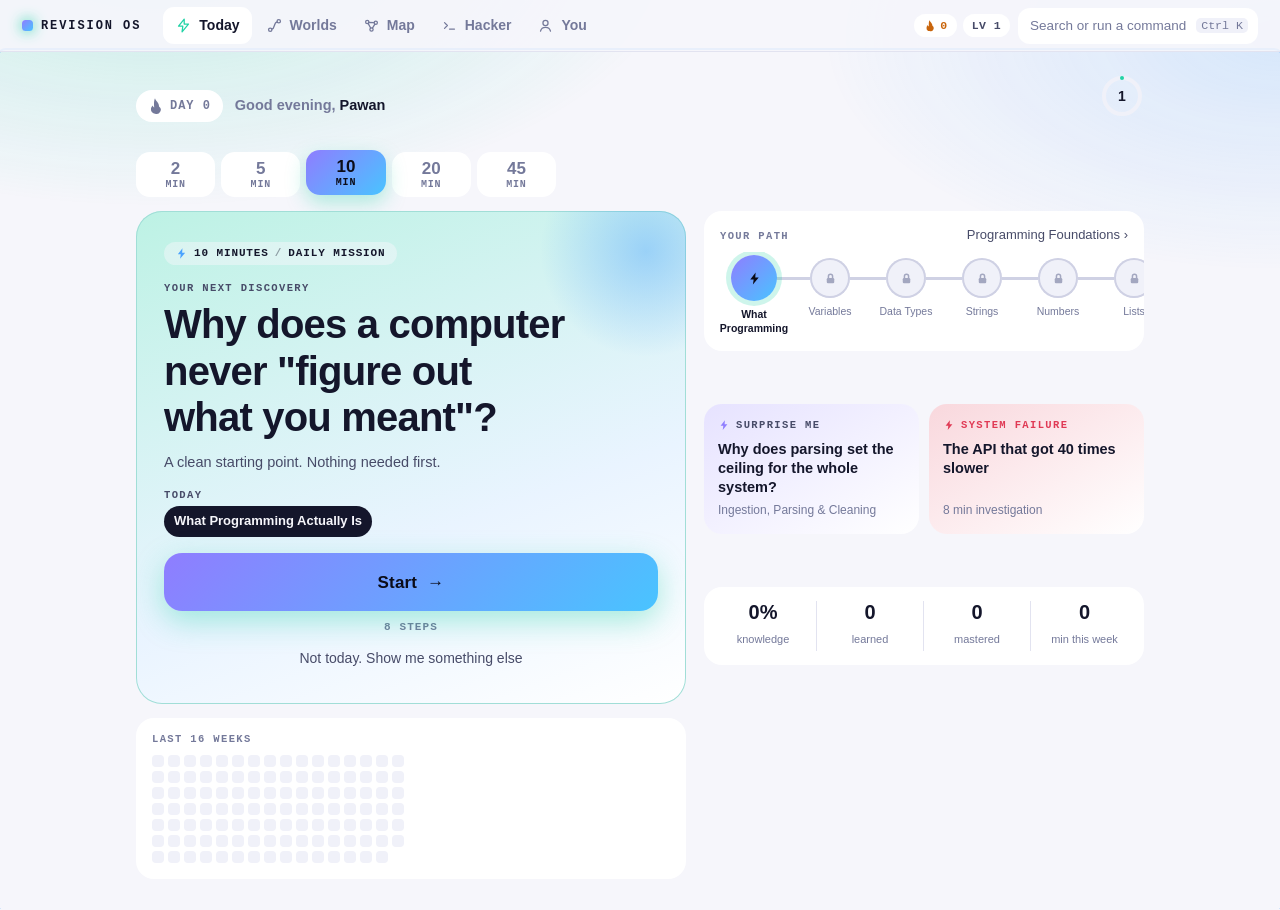
==== commit 2627fd43: "Revision OS v3: mobile-first body on the same engine - New visual system: colour pair per track, sta" ====
--- a/os/index.html
+++ b/os/index.html
@@ -1,34 +1,39 @@
 <!doctype html>
-<html lang="en" data-theme="dark">
+<html lang="en">
 <head>
 <meta charset="utf-8">
-<meta name="viewport" content="width=device-width, initial-scale=1">
+<meta name="viewport" content="width=device-width, initial-scale=1, viewport-fit=cover">
 <meta name="color-scheme" content="dark light">
+<meta name="theme-color" content="#080912">
+<meta name="mobile-web-app-capable" content="yes">
+<meta name="apple-mobile-web-app-capable" content="yes">
+<meta name="apple-mobile-web-app-status-bar-style" content="black-translucent">
 <title>Revision OS</title>
-<meta name="description" content="A personal learning system: one concept a day, tested, connected and brought back before you forget it.">
-<link rel="icon" href="../assets/favicon.svg" type="image/svg+xml">
-<link rel="stylesheet" href="style.css">
-<script>try { var t = localStorage.getItem('revos:theme'); if (t) document.documentElement.dataset.theme = t; } catch (e) {}</script>
+<meta name="description" content="One concept a day, tested, connected and brought back before you forget it.">
+<link rel="manifest" href="manifest.json">
+<link rel="icon" href="icon-192.png" type="image/png">
+<link rel="apple-touch-icon" href="icon-192.png">
+<link rel="stylesheet" href="app.css">
+<script>try { var t = localStorage.getItem('revos:theme'); if (t === 'light' || t === 'dark') document.documentElement.setAttribute('data-theme', t); } catch (e) {}</script>
 </head>
 <body>
 <header class="top">
   <a class="logo" href="#/"><span class="logo-mark" aria-hidden="true"></span>REVISION OS</a>
   <nav class="nav" aria-label="Main">
-    <a href="#/" data-tab="home"><svg viewBox="0 0 24 24" aria-hidden="true"><circle cx="12" cy="12" r="8"/><circle cx="12" cy="12" r="2.5"/></svg><span>Today</span></a>
-    <a href="#/map" data-tab="map"><svg viewBox="0 0 24 24" aria-hidden="true"><circle cx="6" cy="7" r="2.3"/><circle cx="18" cy="8" r="2.3"/><circle cx="12" cy="17.5" r="2.3"/><path d="M8 7.6 15.8 7.8M7.2 9l3.6 6.6M16.8 10l-3.5 5.6"/></svg><span>Map</span></a>
-    <a href="#/path" data-tab="path"><svg viewBox="0 0 24 24" aria-hidden="true"><path d="M5 6h14M5 12h14M5 18h9"/></svg><span>Path</span></a>
-    <a href="#/progress" data-tab="progress"><svg viewBox="0 0 24 24" aria-hidden="true"><path d="M5 19V11M12 19V5M19 19v-6"/></svg><span>Progress</span></a>
+    <a href="#/" data-tab="home"><svg viewBox="0 0 24 24" aria-hidden="true"><path d="M13 3 5 13h6l-1 8 9-11h-6z"/></svg><span>Today</span></a>
+    <a href="#/path" data-tab="path"><svg viewBox="0 0 24 24" aria-hidden="true"><circle cx="6" cy="18" r="2.4"/><circle cx="18" cy="6" r="2.4"/><path d="M8.2 17.2c5 -1 2 -9 7.600 -10.300"/></svg><span>Worlds</span></a>
+    <a href="#/map" data-tab="map"><svg viewBox="0 0 24 24" aria-hidden="true"><circle cx="6" cy="7" r="2.3"/><circle cx="18" cy="8" r="2.3"/><circle cx="12" cy="17.5" r="2.3"/><path d="M8 7.6 15.8 7.8M7.2 9l3.6 6.6M16.8 10l-3.500 5.600"/></svg><span>Map</span></a>
     <a href="#/hack" data-tab="hack"><svg viewBox="0 0 24 24" aria-hidden="true"><path d="M5 8l4 4-4 4M12 17h7"/></svg><span>Hacker</span></a>
+    <a href="#/you" data-tab="you"><svg viewBox="0 0 24 24" aria-hidden="true"><circle cx="12" cy="8.500" r="3.600"/><path d="M5 20c.8-3.600 3.600-5.400 7-5.400s6.200 1.800 7 5.400"/></svg><span>You</span></a>
   </nav>
   <div class="top-right">
     <div class="hud" id="hud"></div>
-    <button class="palbtn" id="pal-btn" aria-label="Open the command palette"><span>Search or run a command</span><kbd>Ctrl K</kbd></button>
-    <button class="iconbtn" id="theme-btn" aria-label="Switch between light and dark"><svg viewBox="0 0 24 24" aria-hidden="true"><circle cx="12" cy="12" r="4"/><path d="M12 2v2M12 20v2M2 12h2M20 12h2M5 5l1.5 1.5M17.5 17.5 19 19M19 5l-1.5 1.5M6.5 17.5 5 19"/></svg></button>
+    <button class="palbtn" id="pal-btn" aria-label="Search or run a command"><span>Search or run a command</span><kbd>Ctrl K</kbd></button>
   </div>
 </header>
-<main id="main" tabindex="-1"><p class="boot">Starting up…</p></main>
+<main id="main" tabindex="-1"><p class="boot">STARTING UP</p></main>
 <div class="pal" id="pal" hidden role="dialog" aria-modal="true" aria-label="Command palette">
-  <div class="pal-box"><input id="pal-in" type="text" placeholder="Search concepts, or try: before transformers" autocomplete="off" spellcheck="false" aria-label="Search or run a command"><div class="pal-list" id="pal-list"></div>
+  <div class="pal-box"><input id="pal-in" type="text" placeholder="Search, or try: before transformers" autocomplete="off" spellcheck="false" aria-label="Search or run a command"><div class="pal-list" id="pal-list"></div>
   <div class="pal-foot"><span><kbd>↑</kbd><kbd>↓</kbd> move</span><span><kbd>Enter</kbd> open</span><span><kbd>Esc</kbd> close</span></div></div>
 </div>
 <div class="toast" id="toast" role="status"></div>
@@ -36,6 +41,8 @@
 <script src="core.js"></script>
 <script src="visuals.js"></script>
 <script src="challenges.js"></script>
-<script src="views.js"></script>
+<script src="deep.js"></script>
+<script src="notify.js"></script>
+<script src="app.js"></script>
 </body>
 </html>
--- a/os/app.css
+++ b/os/app.css
@@ -0,0 +1,408 @@
+/* Revision OS visual system, version 3. Mobile first.
+   1 tokens  2 primitives  3 shell  4 today  5 session  6 questions  7 visuals  8 worlds  9 you  10 map  11 hacker  12 palette  13 larger screens  14 motion */
+
+/* ---------- 1. tokens ---------- */
+:root {
+  --bg: #080912; --bg-2: #0e1020; --surface: #14172a; --surface-2: #1b1f36; --line: #262b47; --line-2: #353b60;
+  --ink: #f2f3fa; --ink-2: #b3b8d0; --ink-3: #7d84a3;
+  --c1: #8f7dff; --c2: #49c4ff;                               /* the subject's colour pair, set per screen */
+  --ok: #3ddc97; --gold: #ffd166; --due: #ff9f43; --weak: #c890ff; --no: #ff6b81; --hot: #ff5d73; --lock: #5a6080;
+  --grad: linear-gradient(135deg, var(--c1), var(--c2));
+  --sans: -apple-system, BlinkMacSystemFont, "Segoe UI", Inter, Roboto, "Helvetica Neue", Arial, sans-serif;
+  --mono: ui-monospace, "SF Mono", SFMono-Regular, Menlo, Consolas, monospace;
+  --r: 18px; --r-sm: 12px; --top: 52px; --nav: 62px; --ease: cubic-bezier(.2, .8, .2, 1);
+  --shadow: 0 18px 44px rgba(0, 0, 0, .42);
+  color-scheme: dark;
+}
+@media (prefers-color-scheme: light) { :root:not([data-theme="dark"]) {
+  --bg: #f6f6fb; --bg-2: #eeeef7; --surface: #ffffff; --surface-2: #f0f1f9; --line: #e2e3f0; --line-2: #cfd1e4;
+  --ink: #14162b; --ink-2: #474b68; --ink-3: #74799a;
+  --ok: #0f9d63; --gold: #b7791f; --due: #c9650c; --weak: #8a4bd6; --no: #d6344f; --hot: #e03a55; --lock: #a3a7c0;
+  --shadow: 0 14px 34px rgba(40, 44, 90, .14); color-scheme: light;
+} }
+:root[data-theme="light"] {
+  --bg: #f6f6fb; --bg-2: #eeeef7; --surface: #ffffff; --surface-2: #f0f1f9; --line: #e2e3f0; --line-2: #cfd1e4;
+  --ink: #14162b; --ink-2: #474b68; --ink-3: #74799a;
+  --ok: #0f9d63; --gold: #b7791f; --due: #c9650c; --weak: #8a4bd6; --no: #d6344f; --hot: #e03a55; --lock: #a3a7c0;
+  --shadow: 0 14px 34px rgba(40, 44, 90, .14); color-scheme: light;
+}
+* { box-sizing: border-box; -webkit-tap-highlight-color: transparent; }
+html { -webkit-text-size-adjust: 100%; }
+body {
+  margin: 0; color: var(--ink); font: 16px/1.6 var(--sans); background: var(--bg); min-height: 100vh; min-height: 100dvh;
+  padding-bottom: calc(var(--nav) + env(safe-area-inset-bottom)); transition: background-color .5s;
+}
+/* the subject's colour lives in the air: two soft lights behind everything */
+body::before {
+  content: ""; position: fixed; inset: 0; z-index: -1; pointer-events: none; opacity: .9;
+  background: radial-gradient(60% 42% at 12% -6%, color-mix(in srgb, var(--c1) 26%, transparent), transparent 70%), radial-gradient(52% 38% at 100% 4%, color-mix(in srgb, var(--c2) 20%, transparent), transparent 70%);
+  transition: opacity .6s;
+}
+body[data-depth="2"]::before { opacity: .7; } body[data-depth="3"]::before { opacity: .5; } body[data-depth="4"]::before { opacity: .32; }
+a { color: var(--c2); text-decoration: none; } a:hover { text-decoration: underline; }
+button, input, textarea, select { font: inherit; color: inherit; } button { cursor: pointer; }
+:focus-visible { outline: 2px solid var(--c2); outline-offset: 2px; border-radius: 6px; }
+h1 { font-size: 28px; line-height: 1.15; margin: 4px 0 10px; letter-spacing: -.02em; font-weight: 750; }
+h2 { font-size: 23px; line-height: 1.22; margin: 0 0 10px; letter-spacing: -.015em; font-weight: 720; }
+h3 { font-size: 15.5px; margin: 24px 0 8px; font-weight: 700; }
+p { margin: 0 0 14px; } ul, ol { margin: 0 0 14px; padding-left: 21px; } li { margin-bottom: 7px; }
+code, kbd { font: .86em var(--mono); background: var(--surface-2); padding: 1px 5px; border-radius: 5px; }
+pre { margin: 0 0 16px; padding: 14px; overflow-x: auto; background: var(--bg-2); border: 1px solid var(--line); border-radius: var(--r-sm); font: 12px/1.5 var(--mono); color: var(--ink); }
+.dim { color: var(--ink-3); } .sm { font-size: 13.5px; } .good { color: var(--ok); } .bad { color: var(--no); }
+[hidden] { display: none !important; }
+
+/* ---------- 2. primitives ---------- */
+.lbl { display: flex; align-items: center; gap: 6px; font: 700 10.5px/1.4 var(--mono); letter-spacing: .13em; text-transform: uppercase; color: var(--ink-3); margin-bottom: 9px; }
+.lbl.gap { margin-top: 22px; } .lbl svg { color: var(--c1); }
+.btn { display: inline-flex; align-items: center; justify-content: center; gap: 8px; min-height: 44px; padding: 10px 18px; border-radius: 14px; border: 0; background: var(--ink); color: var(--bg); font-weight: 700; font-size: 15px; line-height: 1.25; text-decoration: none !important; transition: transform .12s var(--ease), filter .15s; }
+.btn:active { transform: scale(.97); } .btn:hover { filter: brightness(1.08); }
+.btn.ghost { background: var(--surface); color: var(--ink); box-shadow: inset 0 0 0 1px var(--line-2); font-weight: 600; }
+.btn.sm { min-height: 36px; padding: 6px 13px; font-size: 13.5px; border-radius: 11px; } .btn.wide { display: flex; width: 100%; margin-top: 12px; }
+.btn.danger { background: transparent; color: var(--no); box-shadow: inset 0 0 0 1px var(--no); }
+/* the one call to action: always the subject's gradient */
+.cta { display: flex; align-items: center; justify-content: center; gap: 10px; width: 100%; min-height: 58px; padding: 12px 22px; border: 0; border-radius: 18px; background: var(--grad); color: #0b0c18; font-weight: 800; font-size: 17px; letter-spacing: .01em; white-space: nowrap; text-decoration: none !important; box-shadow: 0 10px 30px color-mix(in srgb, var(--c1) 38%, transparent); transition: transform .12s var(--ease), box-shadow .2s; margin-top: 16px; }
+.cta:active { transform: scale(.975); } .cta:hover { box-shadow: 0 14px 36px color-mix(in srgb, var(--c1) 50%, transparent); }
+.cta small { font: 700 11px var(--mono); letter-spacing: .1em; text-transform: uppercase; opacity: .72; border-left: 1.5px solid rgba(11, 12, 24, .3); padding-left: 10px; min-width: 0; flex: 0 1 auto; overflow: hidden; text-overflow: ellipsis; white-space: nowrap; }
+.cta.sm { width: auto; display: inline-flex; min-height: 44px; font-size: 15px; border-radius: 14px; margin: 0; padding: 8px 18px; }
+.link { display: block; width: 100%; margin-top: 12px; padding: 8px; background: none; border: 0; color: var(--ink-3); font-size: 14px; text-align: center; text-decoration: none; } .link:hover { color: var(--ink); text-decoration: none; }
+.back { display: inline-block; margin-bottom: 12px; color: var(--ink-3); font-size: 14px; }
+.card { background: var(--surface); border: 1px solid var(--line); border-radius: var(--r); padding: 18px; margin-bottom: 14px; }
+.chips { display: flex; flex-wrap: wrap; gap: 8px; margin: 0 0 14px; }
+.chip { display: inline-flex; align-items: center; gap: 7px; padding: 7px 12px; border-radius: 99px; border: 0; box-shadow: inset 0 0 0 1px var(--line-2); background: var(--surface); color: var(--ink); font-size: 13.5px; line-height: 1.3; text-decoration: none !important; }
+.chip:hover { box-shadow: inset 0 0 0 1.5px var(--c1); }
+/* state: colour plus a distinct shape, never colour alone */
+.st { display: inline-grid; place-items: center; flex: none; color: var(--ink-3); font-style: normal; vertical-align: -2px; }
+.st[data-s="new"] { color: var(--c1); } .st[data-s="active"] { color: var(--c2); } .st[data-s="learned"], .st[data-s="solid"] { color: var(--ok); }
+.st[data-s="mastered"] { color: var(--gold); } .st[data-s="due"] { color: var(--due); } .st[data-s="weak"] { color: var(--weak); } .st[data-s="locked"] { color: var(--lock); }
+.meter { flex: 1; height: 8px; background: var(--surface-2); border-radius: 99px; overflow: hidden; min-width: 40px; }
+.meter i { display: block; height: 100%; background: var(--grad); border-radius: 99px; transition: width .7s var(--ease); }
+.ring { position: relative; display: inline-grid; place-items: center; flex: none; } .ring svg { position: absolute; inset: 0; width: 100%; height: 100%; }
+.ring-bg { fill: none; stroke: var(--surface-2); stroke-width: 4; } .ring-fg { fill: none; stroke: var(--c1); stroke-width: 4; stroke-linecap: round; transition: stroke-dasharray .8s var(--ease); }
+.ring b { position: relative; font: 800 14px var(--sans); font-variant-numeric: tabular-nums; }
+.pips { display: inline-flex; gap: 3px; vertical-align: 1px; margin: 0 6px; } .pips i { width: 6px; height: 6px; border-radius: 50%; background: var(--line-2); } .pips i.on { background: var(--c1); }
+.segs { display: inline-flex; gap: 4px; } .segs i { width: 16px; height: 4px; border-radius: 2px; background: var(--line-2); transition: background .3s; } .segs i.on { background: var(--ok); } .segs i.cur { background: var(--c1); }
+.rows { border-top: 1px solid var(--line); margin: 14px 0; } .rows.tight { margin: 0; }
+.row { display: flex; gap: 12px; align-items: center; padding: 12px 2px; border-bottom: 1px solid var(--line); color: var(--ink); text-decoration: none !important; }
+.row-t { flex: 1; min-width: 0; } .row-t b { display: block; font-weight: 600; line-height: 1.3; } .row-t small { display: block; color: var(--ink-3); font-size: 13px; line-height: 1.35; overflow: hidden; text-overflow: ellipsis; white-space: nowrap; }
+.row-x { flex: none; font: 11.5px var(--mono); color: var(--ink-3); text-align: right; white-space: nowrap; }
+.ta { width: 100%; padding: 13px 14px; border-radius: var(--r-sm); border: 1px solid var(--line-2); background: var(--bg-2); font: 16px/1.5 var(--sans); resize: vertical; margin-bottom: 4px; }
+.wrap { max-width: 1040px; margin: 0 auto; padding: 22px 18px 40px; } .wrap.narrow { max-width: 640px; }
+.lede { font-size: 16.5px; color: var(--ink-2); margin-bottom: 20px; max-width: 640px; }
+.grid2 { display: grid; grid-template-columns: minmax(0, 1fr); gap: 14px; margin-bottom: 14px; } .grid2 .card { margin: 0; }
+.foot { text-align: center; margin-top: 24px; }
+.toast { position: fixed; left: 50%; bottom: calc(var(--nav) + 18px + env(safe-area-inset-bottom)); z-index: 90; transform: translate(-50%, 10px); padding: 9px 16px; border-radius: 99px; background: var(--ink); color: var(--bg); font: 700 12.5px var(--mono); letter-spacing: .05em; opacity: 0; transition: opacity .2s, transform .25s var(--ease); pointer-events: none; white-space: nowrap; }
+.toast.is-on { opacity: 1; transform: translate(-50%, 0); }
+
+/* ---------- 3. shell ---------- */
+.top { position: sticky; top: 0; z-index: 30; height: var(--top); display: flex; align-items: center; gap: 12px; padding: 0 16px; background: color-mix(in srgb, var(--bg) 92%, transparent); border-bottom: 1px solid var(--line); }
+.logo { display: flex; align-items: center; gap: 8px; font: 800 12px var(--mono); letter-spacing: .16em; color: var(--ink); text-decoration: none !important; white-space: nowrap; }
+.logo-mark { width: 11px; height: 11px; border-radius: 3.5px; background: var(--grad); box-shadow: 0 0 14px var(--c1); transition: box-shadow .5s; }
+.top-right { margin-left: auto; display: flex; align-items: center; gap: 8px; }
+.hud { display: flex; gap: 6px; font: 700 11.5px var(--mono); letter-spacing: .04em; }
+.hud a { display: inline-flex; align-items: center; gap: 4px; white-space: nowrap; padding: 5px 9px; border-radius: 99px; background: var(--surface); color: var(--ink-2); text-decoration: none !important; }
+.hud .hud-streak { color: var(--due); } .hud .hud-due { color: var(--due); box-shadow: inset 0 0 0 1px var(--due); }
+.palbtn { width: 36px; height: 36px; display: grid; place-items: center; border-radius: 12px; border: 0; background: var(--surface); color: var(--ink-2); }
+.palbtn span, .palbtn kbd { display: none; } .palbtn::before { content: "⌕"; font-size: 19px; line-height: 1; }
+.nav { position: fixed; left: 0; right: 0; bottom: 0; z-index: 30; height: calc(var(--nav) + env(safe-area-inset-bottom)); padding-bottom: env(safe-area-inset-bottom); display: flex; justify-content: space-around; background: color-mix(in srgb, var(--bg) 94%, transparent); border-top: 1px solid var(--line); }
+.nav a { flex: 1; display: flex; flex-direction: column; align-items: center; justify-content: center; gap: 3px; color: var(--ink-3); font-size: 10.5px; font-weight: 600; text-decoration: none !important; position: relative; }
+.nav svg { width: 22px; height: 22px; fill: none; stroke: currentColor; stroke-width: 1.8; stroke-linecap: round; stroke-linejoin: round; transition: transform .2s var(--ease); }
+.nav a.is-on { color: var(--ink); } .nav a.is-on svg { stroke: var(--c1); transform: translateY(-1px) scale(1.08); }
+.nav a.is-on::after { content: ""; position: absolute; top: 0; width: 26px; height: 3px; border-radius: 0 0 3px 3px; background: var(--grad); }
+main { outline: none; }
+.boot { padding: 60px 24px; color: var(--ink-3); font: 12px var(--mono); letter-spacing: .1em; }
+/* a session takes the whole screen: no bars, nothing else to tap */
+body[data-view="c"], body[data-view="review"] { padding-bottom: 0; }
+body[data-view="c"] .top, body[data-view="c"] .nav, body[data-view="review"] .top, body[data-view="review"] .nav { display: none; }
+
+/* ---------- 4. today ---------- */
+.home { max-width: 560px; margin: 0 auto; padding: 16px 16px 30px; }
+.h-top { display: flex; align-items: center; gap: 12px; margin-bottom: 14px; }
+.streak { display: inline-flex; align-items: center; gap: 6px; padding: 7px 12px 7px 10px; border-radius: 99px; background: var(--surface); color: var(--ink-3); font: 800 12px var(--mono); letter-spacing: .08em; text-decoration: none !important; }
+.streak.is-lit { color: var(--due); background: color-mix(in srgb, var(--due) 14%, var(--surface)); }
+.h-greet { flex: 1; font-size: 14.5px; font-weight: 600; min-width: 0; overflow: hidden; text-overflow: ellipsis; white-space: nowrap; }
+.lvl { text-decoration: none !important; color: var(--ink); }
+.budget { display: grid; grid-template-columns: repeat(5, 1fr); gap: 6px; margin-bottom: 14px; }
+.budget button { display: flex; flex-direction: column; align-items: center; padding: 8px 0 7px; border: 0; border-radius: 14px; background: var(--surface); color: var(--ink-3); transition: background .2s, color .2s, transform .12s var(--ease); }
+.budget b { font: 800 17px var(--sans); line-height: 1.1; } .budget span { font: 600 10px var(--mono); letter-spacing: .08em; text-transform: uppercase; }
+.budget button[aria-checked="true"] { background: var(--grad); color: #0b0c18; transform: translateY(-2px); box-shadow: 0 8px 20px color-mix(in srgb, var(--c1) 34%, transparent); }
+.hero { position: relative; overflow: hidden; padding: 22px 20px 20px; border-radius: 26px; margin-bottom: 14px; background: linear-gradient(160deg, color-mix(in srgb, var(--c1) 30%, var(--surface)), color-mix(in srgb, var(--c2) 12%, var(--surface)) 62%, var(--surface)); box-shadow: inset 0 0 0 1px color-mix(in srgb, var(--c1) 34%, var(--line)); animation: rise .45s var(--ease) both; }
+.hero::after { content: ""; position: absolute; right: -70px; top: -70px; width: 220px; height: 220px; border-radius: 50%; background: radial-gradient(circle, color-mix(in srgb, var(--c2) 42%, transparent), transparent 68%); pointer-events: none; }
+.hero-tag { display: inline-flex; align-items: center; gap: 6px; padding: 5px 11px; border-radius: 99px; background: color-mix(in srgb, var(--bg) 46%, transparent); font: 700 11px var(--mono); letter-spacing: .08em; text-transform: uppercase; color: var(--ink); margin-bottom: 16px; position: relative; z-index: 1; }
+.hero-tag i { opacity: .4; font-style: normal; } .hero-tag svg { color: var(--c2); }
+.hero-lbl { color: var(--ink-2); margin-bottom: 6px; position: relative; z-index: 1; }
+.hero h1 { font-size: 27px; line-height: 1.16; margin: 0 0 10px; position: relative; z-index: 1; text-wrap: balance; }
+.hero-why { color: var(--ink-2); font-size: 14.5px; margin-bottom: 14px; position: relative; z-index: 1; }
+.knows { display: flex; flex-wrap: wrap; align-items: center; gap: 6px 7px; margin-bottom: 4px; position: relative; z-index: 1; }
+.knows .lbl { margin: 0 2px 0 0; width: 100%; color: var(--ink-2); } .knows .lbl + .know.next { margin-top: -2px; }
+.know { display: inline-flex; align-items: center; gap: 5px; padding: 5px 10px; border-radius: 99px; background: color-mix(in srgb, var(--bg) 40%, transparent); font-size: 13px; color: var(--ink-2); }
+.know.ok { color: var(--ink); } .know.ok svg { color: var(--ok); } .know.next { background: var(--ink); color: var(--bg); font-weight: 700; }
+.hero .cta { position: relative; z-index: 1; } .hero-meta { display: block; text-align: center; margin-top: 10px; font: 600 11px var(--mono); letter-spacing: .1em; text-transform: uppercase; color: var(--ink-3); }
+.hero .link { color: var(--ink-2); margin-top: 6px; position: relative; z-index: 1; }
+.hero.is-done { background: linear-gradient(160deg, color-mix(in srgb, var(--gold) 20%, var(--surface)), var(--surface) 70%); box-shadow: inset 0 0 0 1px color-mix(in srgb, var(--gold) 34%, var(--line)); } .hero.is-done .hero-tag svg { color: var(--gold); }
+.trail { margin-bottom: 14px; padding: 14px 0 12px; background: var(--surface); border-radius: var(--r); }
+.trail-head { display: flex; justify-content: space-between; align-items: baseline; padding: 0 16px; } .trail-head a { font-size: 13px; color: var(--ink-2); }
+.trail-line { display: flex; gap: 0; overflow-x: auto; padding: 6px 12px 4px; scrollbar-width: none; scroll-behavior: smooth; } .trail-line::-webkit-scrollbar { display: none; }
+.tnode { flex: 0 0 76px; display: flex; flex-direction: column; align-items: center; gap: 7px; color: var(--ink-3); text-decoration: none !important; position: relative; }
+.tnode::before { content: ""; position: absolute; top: 19px; left: -50%; width: 100%; height: 3px; background: var(--line-2); border-radius: 2px; } .tnode:first-child::before { display: none; }
+.tnode-b { position: relative; z-index: 1; width: 40px; height: 40px; border-radius: 50%; display: grid; place-items: center; background: var(--surface-2); box-shadow: inset 0 0 0 2px var(--line-2); transition: transform .2s var(--ease); }
+.tnode-t { font-size: 10.5px; line-height: 1.25; text-align: center; max-height: 2.5em; overflow: hidden; padding: 0 3px; }
+.tnode[data-s="learned"] .tnode-b, .tnode[data-s="solid"] .tnode-b { background: var(--ok); color: #06140d; box-shadow: none; } .tnode[data-s="learned"]::before, .tnode[data-s="solid"]::before, .tnode[data-s="mastered"]::before, .tnode[data-s="due"]::before { background: var(--ok); }
+.tnode[data-s="mastered"] .tnode-b { background: var(--gold); color: #1a1200; box-shadow: 0 0 16px color-mix(in srgb, var(--gold) 50%, transparent); }
+.tnode[data-s="due"] .tnode-b { background: var(--due); color: #1a0d00; box-shadow: none; } .tnode[data-s="weak"] .tnode-b { color: var(--weak); box-shadow: inset 0 0 0 2px var(--weak); }
+.tnode[data-s="active"] .tnode-b, .tnode[data-s="new"] .tnode-b { color: var(--c1); box-shadow: inset 0 0 0 2px var(--c1); } .tnode[data-s="locked"] .tnode-b { color: var(--lock); }
+.tnode.is-here .tnode-b { width: 46px; height: 46px; margin-top: -3px; background: var(--grad); color: #0b0c18; box-shadow: 0 0 0 5px color-mix(in srgb, var(--c1) 22%, transparent); animation: beat 2.4s ease-in-out infinite; } .tnode.is-here .tnode-t { color: var(--ink); font-weight: 700; }
+.quick { display: grid; grid-template-columns: 1fr 1fr; gap: 10px; margin-bottom: 14px; }
+.qcard { display: flex; flex-direction: column; gap: 4px; min-height: 104px; padding: 14px; border: 0; border-radius: var(--r); background: var(--surface); color: var(--ink); text-align: left; text-decoration: none !important; transition: transform .14s var(--ease); }
+.qcard:active { transform: scale(.975); } .qcard b { font-size: 14.5px; line-height: 1.3; display: -webkit-box; -webkit-line-clamp: 3; -webkit-box-orient: vertical; overflow: hidden; } .qcard .dim { font-size: 12px; margin-top: auto; } .qcard .lbl { margin-bottom: 4px; }
+.qcard.is-due { background: color-mix(in srgb, var(--due) 13%, var(--surface)); } .qcard.is-due .lbl, .qcard.is-due .lbl svg { color: var(--due); }
+.qcard.is-weak { background: color-mix(in srgb, var(--weak) 13%, var(--surface)); } .qcard.is-weak .lbl, .qcard.is-weak .lbl svg { color: var(--weak); }
+.qcard.is-surprise { background: linear-gradient(150deg, color-mix(in srgb, var(--c1) 22%, var(--surface)), var(--surface)); } .qcard.is-surprise .lbl { color: var(--ink-2); }
+.qcard.is-hack { background: linear-gradient(150deg, color-mix(in srgb, var(--hot) 20%, var(--surface)), var(--surface)); } .qcard.is-hack .lbl, .qcard.is-hack .lbl svg { color: var(--hot); }
+.quick > :last-child:nth-child(odd) { grid-column: 1 / -1; min-height: 0; }
+.pulse-row { display: grid; grid-template-columns: repeat(4, 1fr); gap: 0; padding: 14px 6px; background: var(--surface); border-radius: var(--r); margin-bottom: 14px; }
+.pulse-row > * { text-align: center; color: var(--ink); text-decoration: none !important; border-right: 1px solid var(--line); } .pulse-row > :last-child { border: 0; }
+.pulse-row b { display: block; font: 800 20px var(--sans); line-height: 1.15; font-variant-numeric: tabular-nums; } .pulse-row span { font-size: 11px; color: var(--ink-3); }
+.pulse-row.big b { font-size: 26px; }
+.act { padding: 14px 16px; background: var(--surface); border-radius: var(--r); }
+.heat-wrap { overflow-x: auto; padding-bottom: 2px; scrollbar-width: none; }
+.heat { display: grid; grid-template-rows: repeat(7, 12px); grid-auto-flow: column; grid-auto-columns: 12px; gap: 4px; width: max-content; }
+.heat i { width: 12px; height: 12px; border-radius: 4px; background: var(--surface-2); }
+.heat i[data-l="1"] { background: color-mix(in srgb, var(--c1) 34%, var(--surface-2)); } .heat i[data-l="2"] { background: color-mix(in srgb, var(--c1) 60%, var(--surface-2)); } .heat i[data-l="3"] { background: var(--c1); } .heat i[data-l="4"] { background: var(--c2); box-shadow: 0 0 8px var(--c2); }
+
+/* ---------- 5. session ---------- */
+.sess { min-height: 100vh; min-height: 100dvh; display: flex; flex-direction: column; overflow-x: clip; }
+.sess-top { position: sticky; top: 0; z-index: 20; display: flex; align-items: center; gap: 12px; padding: 12px 14px; background: color-mix(in srgb, var(--bg) 90%, transparent); }
+.sess-x { width: 36px; height: 36px; display: grid; place-items: center; border-radius: 50%; background: var(--surface); color: var(--ink-2); font-size: 22px; line-height: 1; text-decoration: none !important; flex: none; }
+.beam { flex: 1; display: flex; gap: 5px; } .beam a { flex: 1; padding: 10px 0; display: block; } .beam i { display: block; height: 6px; border-radius: 99px; background: var(--surface-2); position: relative; overflow: hidden; }
+.beam i::after { content: ""; position: absolute; inset: 0; background: var(--grad); border-radius: 99px; transform: scaleX(0); transform-origin: left; transition: transform .5s var(--ease); }
+.beam .is-done i::after { transform: scaleX(1); } .beam .is-on i::after { transform: scaleX(.55); } .beam .is-on i { box-shadow: 0 0 0 2px color-mix(in srgb, var(--c1) 30%, transparent); } .beam .is-off i { opacity: .35; }
+.sess-n { flex: none; font: 800 14px var(--mono); min-width: 30px; text-align: right; } .sess-n i { font-style: normal; color: var(--ink-3); font-weight: 600; }
+.sess-body { flex: 1; display: block; } .sess-path, .sess-ctx { display: none; }
+.sess-main { max-width: 640px; margin: 0 auto; padding: 8px 18px 120px; }
+.stage-tag { display: flex; align-items: baseline; gap: 10px; margin: 6px 0 16px; }
+.stage-tag b { font: 800 12px var(--mono); letter-spacing: .14em; text-transform: uppercase; background: var(--grad); -webkit-background-clip: text; background-clip: text; color: transparent; }
+.stage-tag span { font-size: 13px; color: var(--ink-3); overflow: hidden; text-overflow: ellipsis; white-space: nowrap; }
+.stage { animation: slide-in .38s var(--ease) both; } .stage.is-back { animation-name: slide-back; }
+.sess-foot { position: fixed; left: 0; right: 0; bottom: 0; z-index: 20; display: flex; gap: 10px; align-items: center; padding: 12px 16px calc(14px + env(safe-area-inset-bottom)); background: linear-gradient(transparent, var(--bg) 34%); }
+.sess-foot .cta { margin: 0; } .sess-foot .btn.ghost { width: 58px; min-height: 58px; border-radius: 18px; font-size: 24px; padding: 0; flex: none; }
+.hook { font-size: 26px; line-height: 1.22; margin-bottom: 12px; text-wrap: balance; }
+.surface { font-size: 21px; line-height: 1.42; font-weight: 600; margin: 4px 0 16px; text-wrap: pretty; }
+.analogy { background: var(--surface); border-radius: var(--r); padding: 16px 18px; margin: 16px 0; border-left: 3px solid var(--c1); } .analogy p:last-child { margin: 0; }
+.reveal { animation: rise .42s var(--ease) both; }
+/* depth: the same idea, further down */
+.descent { display: grid; grid-template-columns: 22px minmax(0, 1fr); gap: 12px; }
+.gauge { position: sticky; top: 74px; align-self: start; display: flex; flex-direction: column; align-items: center; gap: 6px; padding-top: 4px; }
+.gauge i { width: 22px; height: 22px; border-radius: 50%; display: grid; place-items: center; background: var(--surface-2); color: var(--ink-3); font-style: normal; transition: background .35s, color .35s, transform .35s var(--ease); position: relative; }
+.gauge i b { font: 700 10px var(--mono); } .gauge i + i::before { content: ""; position: absolute; top: -7px; width: 2px; height: 7px; background: var(--line-2); }
+.gauge i.on { background: var(--grad); color: #0b0c18; transform: scale(1.08); } .gauge i.on + i.on::before { background: var(--c1); }
+.lvl { padding-bottom: 20px; margin-bottom: 20px; border-bottom: 1px dashed var(--line-2); } .lvl:last-child { border: 0; margin: 0; }
+.lvl > header { display: flex; flex-wrap: wrap; align-items: baseline; gap: 4px 10px; margin-bottom: 12px; }
+.lvl-n { font: 700 10px var(--mono); letter-spacing: .12em; text-transform: uppercase; color: var(--c1); } .lvl > header b { font-size: 18px; } .lvl > header .dim { font-size: 13px; }
+.reading { font-size: 16.5px; line-height: 1.7; } .reading h3:first-child { margin-top: 4px; } .reading p { text-wrap: pretty; }
+.btn.deeper { display: grid; grid-template-columns: 1fr auto; grid-template-rows: auto auto auto; gap: 0 12px; width: 100%; text-align: left; padding: 14px 18px; margin-top: 4px; background: var(--surface); color: var(--ink); box-shadow: inset 0 0 0 1px var(--line-2); border-radius: var(--r); font-weight: 400; }
+.btn.deeper span { font: 700 10.5px var(--mono); letter-spacing: .12em; text-transform: uppercase; color: var(--c1); } .btn.deeper b { font-size: 17px; } .btn.deeper small { font-size: 12.5px; color: var(--ink-3); }
+.btn.deeper i { grid-column: 2; grid-row: 1 / 4; align-self: center; width: 38px; height: 38px; border-radius: 50%; display: grid; place-items: center; background: var(--grad); color: #0b0c18; font-style: normal; font-weight: 800; animation: nudge 1.8s ease-in-out infinite; }
+.bottom { text-align: center; padding: 10px 0; }
+.myths { display: grid; gap: 10px; margin-bottom: 14px; } .myth { border-radius: var(--r-sm); background: var(--surface); overflow: hidden; }
+.myth p { margin: 0; padding: 10px 14px 10px 38px; position: relative; } .myth p::before { position: absolute; left: 14px; font-weight: 800; }
+.myth-a { color: var(--ink-2); text-decoration: line-through; text-decoration-color: color-mix(in srgb, var(--no) 70%, transparent); } .myth-a::before { content: "✕"; color: var(--no); text-decoration: none; display: inline-block; }
+.myth-b { background: color-mix(in srgb, var(--ok) 9%, transparent); } .myth-b::before { content: "✓"; color: var(--ok); }
+.two { display: grid; grid-template-columns: minmax(0, 1fr); gap: 0; } .terms { margin: 0 0 14px; } .terms dt { font-weight: 700; margin-top: 12px; } .terms dd { margin: 2px 0 0; color: var(--ink-2); } .terms.sm { font-size: 13.5px; }
+.cap { font-size: 13px; color: var(--ink-3); margin-bottom: 6px; }
+.links { list-style: none; padding: 0; } .links li { padding: 10px 0; border-bottom: 1px solid var(--line); margin: 0; } .links li:last-child { border: 0; }
+.links .kind { display: inline-block; margin-right: 8px; font: 700 10px var(--mono); letter-spacing: .1em; text-transform: uppercase; color: var(--ink-3); } .links .note { display: block; color: var(--ink-3); font-size: 13.5px; }
+details.more { background: var(--surface); border-radius: var(--r-sm); margin-bottom: 10px; } details.more summary { padding: 13px 16px; font-weight: 650; cursor: pointer; list-style: none; display: flex; justify-content: space-between; }
+details.more summary::after { content: "+"; color: var(--ink-3); } details.more[open] summary::after { content: "−"; } details.more > :not(summary) { margin: 0 14px 14px; } details.more summary::-webkit-details-marker { display: none; }
+.inset { margin-top: 20px; padding-top: 18px; border-top: 1px dashed var(--line-2); }
+.lg { display: grid; gap: 10px; margin: 4px 0 16px; } .lg-col { display: flex; flex-direction: column; gap: 6px; }
+.lg-node { display: flex; gap: 8px; align-items: center; padding: 10px 12px; border-radius: var(--r-sm); background: var(--surface); color: var(--ink); font-size: 14px; line-height: 1.3; text-decoration: none !important; }
+.lg-here { padding: 14px 16px; border-radius: var(--r); background: var(--grad); color: #0b0c18; font-weight: 800; font-size: 16px; line-height: 1.25; } .lg-here .lbl { color: rgba(11, 12, 24, .62); margin-bottom: 3px; }
+
+/* ---------- 6. questions ---------- */
+.qhead { display: flex; justify-content: space-between; align-items: center; gap: 10px; margin-bottom: 4px; } .qhead .lbl { margin: 0; }
+.q { font-size: 20px; line-height: 1.36; font-weight: 650; margin: 12px 0 16px; text-wrap: pretty; }
+.quote { display: block; margin-top: 12px; padding: 12px 16px; border-radius: var(--r-sm); background: var(--surface); font-weight: 400; font-size: 16.5px; color: var(--ink-2); }
+.opts { display: grid; gap: 9px; margin-bottom: 12px; } .opts.two { grid-template-columns: 1fr 1fr; } .opts.three { grid-template-columns: repeat(3, 1fr); }
+.opt { display: flex; gap: 12px; align-items: flex-start; text-align: left; min-height: 52px; padding: 13px 14px; border: 0; border-radius: 16px; background: var(--surface); box-shadow: inset 0 0 0 1.5px var(--line-2); font-size: 15.5px; line-height: 1.42; transition: box-shadow .15s, background .15s, transform .12s var(--ease); }
+.opt:active:not(:disabled) { transform: scale(.985); } .opt:hover:not(:disabled) { box-shadow: inset 0 0 0 1.5px var(--c1); } .opt:disabled { cursor: default; }
+.opt-k { flex: none; width: 24px; height: 24px; border-radius: 8px; display: grid; place-items: center; background: var(--surface-2); font: 700 11px var(--mono); color: var(--ink-3); margin-top: 0; }
+.opt.big { justify-content: center; align-items: center; font-weight: 700; min-height: 60px; } .opts.three .opt { justify-content: center; align-items: center; text-align: center; padding: 12px 6px; font-size: 14px; font-weight: 650; }
+.opt.is-sel { box-shadow: inset 0 0 0 2px var(--c1); background: color-mix(in srgb, var(--c1) 14%, var(--surface)); }
+.opt.is-right { box-shadow: inset 0 0 0 2px var(--ok); background: color-mix(in srgb, var(--ok) 14%, var(--surface)); animation: pop .35s var(--ease); } .opt.is-right .opt-k { background: var(--ok); color: #06140d; }
+.opt.is-wrong { box-shadow: inset 0 0 0 2px var(--no); background: color-mix(in srgb, var(--no) 10%, var(--surface)); opacity: .7; animation: shake .3s; } .opt.is-wrong .opt-k { background: var(--no); color: #1a0508; }
+.verdict { padding: 13px 16px; border-radius: var(--r-sm); background: var(--surface); animation: rise .3s var(--ease) both; margin-bottom: 4px; } .verdict b { display: flex; align-items: center; gap: 7px; font-size: 15px; } .verdict p { margin: 6px 0 0; font-size: 15px; color: var(--ink-2); }
+.verdict.good { background: color-mix(in srgb, var(--ok) 13%, var(--surface)); } .verdict.good b { color: var(--ok); } .verdict.bad { background: color-mix(in srgb, var(--no) 11%, var(--surface)); } .verdict.bad b { color: var(--no); }
+.hint { font-size: 13.5px; color: var(--ink-3); margin: 8px 0; } .qfoot { margin-top: 6px; min-height: 12px; }
+.match { display: grid; gap: 10px; margin-bottom: 12px; } .match-a { display: flex; flex-wrap: wrap; gap: 8px; } .match-a .opt { min-height: 42px; padding: 9px 13px; font-weight: 700; font-size: 14px; } .match-b { display: grid; gap: 8px; } .match-b .opt { font-size: 14.5px; }
+.sortcard { padding: 22px 18px; border-radius: var(--r); background: var(--surface); box-shadow: inset 0 0 0 1px var(--line-2); font-size: 17.5px; line-height: 1.4; margin-bottom: 12px; min-height: 96px; display: grid; align-items: center; animation: rise .25s var(--ease); }
+.sortlog { list-style: none; padding: 0; } .sortlog li { padding: 7px 0 7px 12px; border-left: 3px solid; color: var(--ink-2); font-size: 14.5px; margin-bottom: 6px; } .sortlog li.good { border-color: var(--ok); } .sortlog li.bad { border-color: var(--no); } .sortlog b { color: var(--ink); }
+.ans { margin: 14px 0; padding: 14px 16px; border-radius: var(--r-sm); background: var(--surface); animation: rise .3s var(--ease) both; } .ans p:last-child { margin: 0; }
+.grade { margin-top: 14px; }
+.scene { padding: 15px 16px; border-radius: var(--r); margin-bottom: 14px; background: linear-gradient(150deg, color-mix(in srgb, var(--hot) 15%, var(--surface)), var(--surface)); box-shadow: inset 0 0 0 1px color-mix(in srgb, var(--hot) 28%, var(--line)); }
+.scene .lbl, .scene .lbl svg { color: var(--hot); } .scene p { margin: 0; font-size: 15.5px; line-height: 1.5; } .scene-q .lbl { margin: 0; }
+.result { padding-top: 6px; animation: rise .4s var(--ease) both; } .result .lbl { color: var(--ok); } .result.fail .lbl { color: var(--due); } .result h2 { font-size: 26px; }
+/* mastery: a change of state you can see */
+.won { text-align: center; padding-top: 6px; } .won .lbl { justify-content: center; color: var(--gold); margin-top: 4px; } .won h2 { font-size: 26px; text-wrap: balance; }
+.won-fx { position: relative; width: 132px; height: 132px; margin: 4px auto 14px; display: grid; place-items: center; }
+.won-fx span { position: relative; width: 78px; height: 78px; border-radius: 50%; display: grid; place-items: center; background: linear-gradient(135deg, var(--gold), #ff9f43); color: #1a1200; box-shadow: 0 0 40px color-mix(in srgb, var(--gold) 60%, transparent); animation: land .6s var(--ease) both; }
+.won-fx i { position: absolute; inset: 27px; border-radius: 50%; border: 2px solid var(--gold); opacity: 0; animation: ripple 1.6s var(--ease) .2s both; } .won-fx i:nth-child(2) { animation-delay: .45s; border-color: var(--c1); } .won-fx i:nth-child(3) { animation-delay: .7s; border-color: var(--c2); }
+.won-stats { display: grid; grid-template-columns: repeat(3, 1fr); gap: 8px; margin: 18px 0; } .won-stats > div { padding: 12px 6px; border-radius: var(--r-sm); background: var(--surface); animation: rise .4s var(--ease) both; }
+.won-stats > div:nth-child(2) { animation-delay: .1s; } .won-stats > div:nth-child(3) { animation-delay: .2s; }
+.won-stats b { display: block; font-size: 15px; font-weight: 800; font-variant-numeric: tabular-nums; } .won-stats b i { font-style: normal; color: var(--ok); } .won-stats span { font-size: 11px; color: var(--ink-3); }
+.unlock { margin: 6px 0 4px; } .unlock .lbl { color: var(--ink-3); } .unlock .chips { justify-content: center; } .chip.pop { animation: pop-in .5s var(--ease) both; box-shadow: inset 0 0 0 1.5px var(--c1); }
+
+/* ---------- 7. visuals ---------- */
+.vis { border-radius: var(--r); padding: 16px; margin: 6px 0 16px; background: var(--surface); box-shadow: inset 0 0 0 1px var(--line); }
+.vis-head { display: flex; justify-content: space-between; align-items: center; gap: 10px; margin-bottom: 14px; } .vis-head .lbl { margin: 0; color: var(--ink-2); } .vis-actions { display: flex; gap: 6px; flex: none; }
+.vis-actions .btn { background: var(--grad); color: #0b0c18; } .vis-actions .btn.ghost { background: var(--surface-2); color: var(--ink); box-shadow: none; }
+.vis-note { margin: 12px 0 0; font-size: 13.5px; color: var(--ink-3); }
+/* a flow on a phone is a sequence you walk down, not a wide diagram squeezed in */
+.flow { display: flex; flex-direction: column; align-items: stretch; }
+.flow-node { display: flex; align-items: center; gap: 10px; min-height: 46px; padding: 10px 14px; border: 0; border-radius: 14px; background: var(--surface-2); font-size: 14.5px; font-weight: 600; text-align: left; transition: background .25s, box-shadow .25s, transform .25s var(--ease); }
+.flow-n { flex: none; width: 22px; height: 22px; border-radius: 50%; display: grid; place-items: center; background: var(--bg-2); font: 700 10.5px var(--mono); color: var(--ink-3); transition: background .25s, color .25s; }
+.flow-node.is-past .flow-n { background: var(--ok); color: #06140d; } .flow-node.is-on { background: color-mix(in srgb, var(--c1) 20%, var(--surface-2)); box-shadow: inset 0 0 0 2px var(--c1); transform: scale(1.015); } .flow-node.is-on .flow-n { background: var(--grad); color: #0b0c18; }
+.flow-arrow { width: 2px; height: 12px; margin-left: 24px; background: var(--line-2); } .flow-loop { font: 600 10.5px var(--mono); color: var(--ink-3); letter-spacing: .08em; text-transform: uppercase; margin: 8px 0 0 14px; }
+.flow-detail { margin-top: 12px; padding: 13px 15px; border-radius: 14px; background: var(--bg-2); min-height: 56px; font-size: 14.5px; line-height: 1.5; color: var(--ink-2); } .flow-detail b { color: var(--ink); margin-right: 6px; }
+.sim { display: grid; grid-template-columns: minmax(0, 1fr); gap: 14px; } .sim-view svg { width: 100%; height: auto; display: block; }
+.sim-controls { display: grid; gap: 14px; margin-bottom: 12px; } .sim-controls label span { display: flex; justify-content: space-between; font-size: 13.5px; color: var(--ink-2); margin-bottom: 2px; } .sim-controls output { font: 700 13px var(--mono); color: var(--c2); }
+.sim-controls input[type=range] { width: 100%; height: 34px; accent-color: var(--c1); touch-action: pan-y; }
+.sim-out p { font-size: 14.5px; color: var(--ink-2); margin: 10px 0 0; } .stat { display: inline-block; margin-right: 16px; } .stat b { display: block; font: 800 22px/1.1 var(--sans); font-variant-numeric: tabular-nums; } .stat span { font-size: 11.5px; color: var(--ink-3); }
+.stat.good b { color: var(--ok); } .stat.bad b { color: var(--no); } .stat.hi b { color: var(--c2); }
+svg .ax { stroke: var(--line-2); stroke-width: 1; } svg .axl, svg .bl, svg .bv, svg .segl { font: 11px var(--mono); fill: var(--ink-3); } svg .bl { fill: var(--ink-2); } svg .bv { fill: var(--ink); } svg .segl { fill: #0b0c18; font-weight: 700; }
+svg .ln { fill: none; stroke: var(--c1); stroke-width: 3; stroke-linecap: round; } svg .ln2 { fill: none; stroke: var(--c2); stroke-width: 3; stroke-linecap: round; }
+svg .area { fill: color-mix(in srgb, var(--c1) 22%, transparent); } svg .mark { stroke: var(--ink-3); stroke-width: 1; stroke-dasharray: 4 4; }
+svg .bar { fill: var(--line-2); } svg .bar.hi { fill: var(--c1); } svg .bar.good { fill: var(--ok); } svg .bar.bad { fill: var(--no); }
+svg .vecA { stroke: var(--c1); stroke-width: 3.5; stroke-linecap: round; } svg .vecB { stroke: var(--c2); stroke-width: 3.5; stroke-linecap: round; } svg .dotA { fill: var(--c1); } svg .dotB { fill: var(--c2); }
+svg .seg.c1 { fill: var(--ink-3); } svg .seg.c2 { fill: var(--c2); } svg .seg.c3 { fill: var(--c1); } svg .seg.c4 { fill: var(--ok); }
+.chunks { line-height: 2.1; font-size: 14px; } .chunk { padding: 3px 6px; border-radius: 6px; margin-right: 3px; box-decoration-break: clone; -webkit-box-decoration-break: clone; }
+.chunk.c1 { background: color-mix(in srgb, var(--c1) 26%, transparent); } .chunk.c2 { background: color-mix(in srgb, var(--c2) 24%, transparent); } .chunk.c3 { background: color-mix(in srgb, var(--ok) 22%, transparent); } .chunk.c4 { background: color-mix(in srgb, var(--due) 24%, transparent); }
+.trace { display: grid; gap: 12px; } .trace-code { margin: 0; padding: 12px 0; font-size: 12.5px; line-height: 1.75; } .tl { display: block; padding: 0 14px; border-left: 3px solid transparent; white-space: pre; }
+.tl.is-on { background: color-mix(in srgb, var(--c1) 20%, transparent); border-color: var(--c1); }
+.trace-vars { display: grid; gap: 5px; margin-bottom: 12px; font: 12.5px var(--mono); } .trace-vars div { display: flex; justify-content: space-between; gap: 10px; padding: 6px 10px; border-radius: 8px; background: var(--bg-2); animation: rise .2s var(--ease); } .trace-vars b { color: var(--c2); } .trace-vars span { overflow: hidden; text-overflow: ellipsis; white-space: nowrap; }
+.trace-out { margin: 0; min-height: 34px; padding: 8px 10px; }
+
+/* ---------- 8. worlds ---------- */
+.worlds { display: grid; grid-template-columns: minmax(0, 1fr); gap: 10px; }
+.world { display: flex; align-items: center; gap: 14px; padding: 14px 16px; border-radius: var(--r); color: var(--ink); text-decoration: none !important; background: linear-gradient(120deg, color-mix(in srgb, var(--c1) 18%, var(--surface)), var(--surface) 62%); box-shadow: inset 0 0 0 1px var(--line); transition: transform .14s var(--ease); }
+.world:active { transform: scale(.985); } .world.is-focus { box-shadow: inset 0 0 0 2px var(--c1); } .world.is-complete .ring-fg { stroke: var(--gold); }
+.world-t { min-width: 0; } .world-t small { display: block; font: 700 10px var(--mono); letter-spacing: .12em; text-transform: uppercase; color: var(--c1); } .world-t b { display: block; font-size: 16.5px; line-height: 1.25; } .world-t .dim { font-size: 12.5px; }
+.world-head { display: flex; gap: 16px; align-items: center; margin-bottom: 16px; } .world-head h1 { margin: 0 0 4px; font-size: 25px; } .world-head p { margin: 0; font-size: 14px; } .world-head .ring b { font-size: 13px; }
+.world-acts { display: flex; flex-wrap: wrap; gap: 10px; align-items: center; margin-bottom: 22px; }
+/* a subject is a winding path. the line bends, the order is still obvious */
+.journey { display: flex; flex-direction: column; gap: 14px; padding: 4px 0 20px; position: relative; }
+.jnode { display: flex; align-items: center; gap: 14px; color: var(--ink); text-decoration: none !important; position: relative; transition: transform .14s var(--ease); width: fit-content; max-width: 86%; }
+.jnode[data-side="a"] { margin-left: 0; } .jnode[data-side="b"] { margin-left: 13%; } .jnode[data-side="c"] { margin-left: 26%; }
+.jnode:active { transform: scale(.97); }
+.jnode-b { flex: none; width: 56px; height: 56px; border-radius: 50%; display: grid; place-items: center; background: var(--surface); box-shadow: inset 0 0 0 2px var(--line-2), 0 5px 0 var(--bg-2); color: var(--ink-3); position: relative; }
+.jnode:not(:last-child) .jnode-b::after { content: ""; position: absolute; top: 100%; left: 50%; width: 3px; height: 16px; margin-left: -1.5px; background: var(--line-2); border-radius: 2px; }
+.jnode-t b { display: block; font-size: 15px; line-height: 1.28; font-weight: 650; } .jnode-t small { font: 600 10.5px var(--mono); letter-spacing: .06em; text-transform: uppercase; color: var(--ink-3); }
+.jnode[data-s="new"] .jnode-b, .jnode[data-s="active"] .jnode-b { color: var(--c1); box-shadow: inset 0 0 0 2px var(--c1), 0 5px 0 color-mix(in srgb, var(--c1) 30%, var(--bg-2)); }
+.jnode[data-s="learned"] .jnode-b, .jnode[data-s="solid"] .jnode-b { background: var(--ok); color: #06140d; box-shadow: 0 5px 0 color-mix(in srgb, var(--ok) 50%, #000); } .jnode[data-s="learned"] .jnode-b::after, .jnode[data-s="solid"] .jnode-b::after, .jnode[data-s="mastered"] .jnode-b::after { background: var(--ok); }
+.jnode[data-s="mastered"] .jnode-b { background: linear-gradient(135deg, var(--gold), #ff9f43); color: #1a1200; box-shadow: 0 5px 0 #9a6b10, 0 0 22px color-mix(in srgb, var(--gold) 45%, transparent); }
+.jnode[data-s="due"] .jnode-b { background: var(--due); color: #1a0d00; box-shadow: 0 5px 0 color-mix(in srgb, var(--due) 50%, #000); } .jnode[data-s="due"] small { color: var(--due); }
+.jnode[data-s="weak"] .jnode-b { color: var(--weak); box-shadow: inset 0 0 0 2px var(--weak), 0 5px 0 var(--bg-2); } .jnode[data-s="weak"] small { color: var(--weak); }
+.jnode[data-s="locked"] { opacity: .62; } .jnode[data-s="locked"] .jnode-b { color: var(--lock); }
+.jnode.is-here .jnode-b { width: 66px; height: 66px; background: var(--grad); color: #0b0c18; box-shadow: 0 6px 0 color-mix(in srgb, var(--c1) 55%, #000), 0 0 0 7px color-mix(in srgb, var(--c1) 20%, transparent); animation: beat 2.4s ease-in-out infinite; } .jnode.is-here .jnode-t b { font-size: 17px; font-weight: 800; }
+
+/* ---------- 9. you ---------- */
+.you-head { display: flex; align-items: center; gap: 18px; margin-bottom: 18px; } .you-head h1 { margin: 0; } .you-head p { margin: 2px 0 0; font-size: 13.5px; } .you-head .ring b { font-size: 26px; } .you-head .ring-fg, .you-head .ring-bg { stroke-width: 6; }
+.sys { display: grid; gap: 11px; margin-bottom: 12px; } .sys-row { display: flex; align-items: center; gap: 10px; font-size: 14px; } .sys-row span { flex: 0 0 92px; color: var(--ink-2); } .sys-row b { flex: 0 0 42px; text-align: right; font: 700 12.5px var(--mono); }
+.chain { display: flex; flex-wrap: wrap; gap: 8px; align-items: center; font-size: 14.5px; } .chain a { display: inline-flex; gap: 6px; align-items: center; color: var(--ink); } .chain i { color: var(--ink-3); font-style: normal; }
+.fc { display: flex; gap: 8px; align-items: flex-end; height: 104px; } .fc div { flex: 1; display: flex; flex-direction: column; align-items: center; justify-content: flex-end; gap: 4px; }
+.fc i { width: 100%; max-width: 30px; background: linear-gradient(var(--due), color-mix(in srgb, var(--due) 50%, transparent)); border-radius: 6px 6px 2px 2px; } .fc b { font: 700 12px var(--mono); } .fc span { font: 600 9.5px var(--mono); color: var(--ink-3); text-transform: uppercase; }
+.set { display: flex; justify-content: space-between; align-items: center; gap: 14px; padding: 11px 0; border-bottom: 1px solid var(--line); font-size: 15px; } .set:last-of-type { border: 0; } .set > span:first-child { flex: 1; }
+.set input, .set select { padding: 8px 10px; border-radius: 10px; border: 1px solid var(--line-2); background: var(--bg-2); max-width: 150px; }
+.switch { flex: none; width: 50px; height: 30px; border-radius: 99px; border: 0; background: var(--surface-2); box-shadow: inset 0 0 0 1px var(--line-2); position: relative; transition: background .2s; } .switch i { position: absolute; top: 3px; left: 3px; width: 24px; height: 24px; border-radius: 50%; background: var(--ink-3); transition: transform .22s var(--ease), background .2s; }
+.switch[aria-checked="true"] { background: var(--ok); box-shadow: none; } .switch[aria-checked="true"] i { transform: translateX(20px); background: #fff; }
+.seg { display: flex; padding: 3px; border-radius: 12px; background: var(--surface-2); } .seg button { border: 0; background: none; padding: 7px 12px; border-radius: 9px; font-size: 13.5px; color: var(--ink-2); } .seg button[aria-checked="true"] { background: var(--ink); color: var(--bg); font-weight: 700; }
+.acts { display: flex; flex-wrap: wrap; gap: 8px; }
+
+/* ---------- 10. map ---------- */
+body[data-view="map"] { overflow: hidden; }
+.mapwrap { position: relative; height: calc(100vh - var(--top) - var(--nav)); height: calc(100dvh - var(--top) - var(--nav) - env(safe-area-inset-bottom)); }
+.map { width: 100%; height: 100%; display: block; cursor: grab; touch-action: none; user-select: none; -webkit-user-select: none; }
+.map .edges line { stroke: var(--line-2); stroke-width: 1.2; opacity: .5; } .map.has-sel .edges line { opacity: .1; } .map .edges line.is-on { stroke: var(--c2); stroke-width: 2.6; opacity: 1 !important; }
+.map .n { cursor: pointer; } .map .n circle { fill: var(--bg); stroke: var(--lock); stroke-width: 1.6; }
+.map .n[data-s="new"] circle { stroke: var(--c1); } .map .n[data-s="active"] circle { stroke: var(--c1); stroke-width: 3; fill: color-mix(in srgb, var(--c1) 30%, var(--bg)); }
+.map .n[data-s="learned"] circle, .map .n[data-s="solid"] circle { fill: var(--c1); stroke: var(--c1); } .map .n[data-s="mastered"] circle { fill: var(--gold); stroke: var(--gold); filter: drop-shadow(0 0 6px var(--gold)); }
+.map .n[data-s="due"] circle { fill: var(--due); stroke: var(--due); } .map .n[data-s="weak"] circle { fill: var(--bg); stroke: var(--weak); stroke-width: 3; stroke-dasharray: 3 2; }
+.map .n text { font: 11px var(--sans); font-size: calc(12px * var(--k, 1)); fill: var(--ink-2); text-anchor: middle; display: none; pointer-events: none; paint-order: stroke; stroke: var(--bg); stroke-width: calc(3.5px * var(--k, 1)); }
+.map.is-close .n text, .map .n:hover text, .map .n.is-sel text, .map .n.is-up text, .map .n.is-dn text { display: block; }
+.map.has-sel .n:not(.is-sel):not(.is-up):not(.is-dn) { opacity: .22; } .map.has-sel .n:not(.is-sel):not(.is-up):not(.is-dn):not(:hover) text { display: none; }
+.map .n.is-sel circle { stroke: var(--ink); stroke-width: 4; } .map .n.is-up circle, .map .n.is-dn circle { stroke-width: 3.2; stroke: var(--c2); }
+.map .hub { cursor: pointer; } .map .hub circle { fill: var(--surface); stroke: var(--line-2); stroke-width: 3; } .map .hub .hub-arc { fill: none; stroke: var(--c1); stroke-width: 4; stroke-linecap: round; }
+.map .hub-p { font: 700 13px var(--mono); fill: var(--ink-2); text-anchor: middle; } .map .hub-t { font: 750 17px var(--sans); font-size: max(17px, calc(13px * var(--k, 1))); fill: var(--ink); text-anchor: middle; paint-order: stroke; stroke: var(--bg); stroke-width: 5px; }
+.map-top { position: absolute; left: 16px; top: 12px; pointer-events: none; } .map-key { display: none; flex-wrap: wrap; gap: 5px 12px; font-size: 11.5px; color: var(--ink-2); } .map-key span { display: inline-flex; gap: 5px; align-items: center; }
+.map-zoom { position: absolute; right: 14px; top: 12px; display: flex; gap: 6px; } .map-zoom .btn { min-width: 40px; }
+.map-card { position: absolute; left: 12px; right: 12px; bottom: 12px; background: var(--surface); border-radius: 22px; padding: 18px; box-shadow: var(--shadow), inset 0 0 0 1px color-mix(in srgb, var(--c1) 40%, var(--line)); animation: rise .25s var(--ease); }
+.map-card h3 { margin: 0 0 6px; font-size: 19px; padding-right: 30px; } .map-card p { margin-bottom: 8px; } .map-card .lbl { color: var(--c1); }
+.x { position: absolute; right: 12px; top: 10px; width: 34px; height: 34px; border-radius: 50%; background: var(--surface-2); border: 0; font-size: 19px; color: var(--ink-2); line-height: 1; }
+
+/* ---------- 11. hacker mode ---------- */
+.cases { display: grid; grid-template-columns: minmax(0, 1fr); gap: 12px; }
+.case { display: block; padding: 18px; border-radius: var(--r); color: var(--ink); text-decoration: none !important; background: linear-gradient(150deg, color-mix(in srgb, var(--hot) 16%, var(--surface)), var(--surface) 60%); box-shadow: inset 0 0 0 1px color-mix(in srgb, var(--hot) 24%, var(--line)); transition: transform .14s var(--ease); }
+.case:active { transform: scale(.985); } .case h3 { margin: 0 0 8px; font-size: 19px; line-height: 1.25; } .case p { font-size: 14px; display: -webkit-box; -webkit-line-clamp: 3; -webkit-box-orient: vertical; overflow: hidden; } .case .lbl { color: var(--hot); }
+.case.is-solved { background: var(--surface); box-shadow: inset 0 0 0 1px var(--line); } .case.is-solved .lbl { color: var(--ok); }
+.case-grid { display: grid; grid-template-columns: minmax(0, 1fr); gap: 14px; } .case-grid .card { margin: 0; }
+.ev pre { margin: 0; max-height: 250px; font-size: 11px; } .tabs { display: flex; gap: 6px; margin-bottom: 12px; overflow-x: auto; scrollbar-width: none; }
+.tabs button { flex: none; padding: 7px 12px; border-radius: 99px; border: 0; background: var(--surface-2); font: 700 11.5px var(--mono); color: var(--ink-3); } .tabs button[aria-selected="true"] { background: var(--hot); color: #1a0508; }
+
+/* ---------- 12. palette ---------- */
+.pal { position: fixed; inset: 0; z-index: 100; background: rgba(4, 5, 12, .66); display: flex; justify-content: center; align-items: flex-start; padding: 8vh 12px 12px; }
+.pal-box { width: min(640px, 100%); background: var(--surface); border-radius: 22px; overflow: hidden; box-shadow: var(--shadow), inset 0 0 0 1px var(--line-2); animation: rise .18s var(--ease); }
+#pal-in { width: 100%; padding: 17px 18px; border: 0; border-bottom: 1px solid var(--line); background: none; font-size: 17px; outline: none; }
+.pal-list { max-height: 56vh; overflow-y: auto; padding: 6px; } .pal-h { font: 700 10px var(--mono); letter-spacing: .12em; text-transform: uppercase; color: var(--ink-3); padding: 10px 10px 4px; }
+.pal-i { width: 100%; display: flex; align-items: center; gap: 10px; min-height: 44px; padding: 9px 10px; border: 0; background: none; border-radius: 12px; text-align: left; font-size: 15px; } .pal-i b { font-weight: 600; }
+.pal-i span { margin-left: auto; color: var(--ink-3); font-size: 12.5px; white-space: nowrap; overflow: hidden; text-overflow: ellipsis; max-width: 46%; } .pal-i.is-on, .pal-i:hover { background: color-mix(in srgb, var(--c1) 16%, transparent); }
+.pal-none { padding: 10px; color: var(--ink-3); font-size: 14px; display: flex; flex-wrap: wrap; gap: 6px; } .pal-foot { display: none; }
+
+@media (max-width: 400px) { .h-greet .dim { display: none; } .won-stats b { font-size: 14px; } }
+
+/* ---------- 13. larger screens ---------- */
+/* unfolded inner screen and tablets: the lesson gains a second pane beside it */
+@media (min-width: 600px) {
+  body { font-size: 16.5px; }
+  .home { max-width: 760px; padding-top: 22px; } .hero { padding: 30px 28px 26px; } .hero h1 { font-size: 34px; } .quick { grid-template-columns: repeat(4, 1fr); } .quick > :last-child:nth-child(odd) { grid-column: auto; min-height: 104px; }
+  .budget { max-width: 420px; }
+  .grid2, .cases { grid-template-columns: minmax(0, 1fr) minmax(0, 1fr); } .worlds { grid-template-columns: repeat(2, minmax(0, 1fr)); } .two { grid-template-columns: 1fr 1fr; gap: 22px; }
+  .sess-body { display: grid; grid-template-columns: minmax(0, 1.5fr) minmax(0, 1fr); gap: 0; max-width: 1000px; margin: 0 auto; width: 100%; }
+  .sess-main { max-width: none; margin: 0; padding: 10px 26px 130px; } .sess-ctx { display: block; padding: 18px 22px 120px 6px; position: sticky; top: 60px; align-self: start; max-height: calc(100dvh - 60px); overflow-y: auto; }
+  .sess-ctx .lbl { margin-top: 18px; } .sess-ctx .lbl:first-child { margin-top: 0; } .sess-ctx .lg-here { font-size: 14px; padding: 11px 13px; } .sess-ctx .lg-node { font-size: 13px; padding: 8px 10px; }
+  body[data-view="review"] .sess-body { display: block; } body[data-view="review"] .sess-main { max-width: 640px; margin: 0 auto; }
+  .sess-foot { left: 50%; right: auto; width: min(640px, 60vw); transform: translateX(-78%); background: none; }
+  .case-grid { grid-template-columns: minmax(0, 1.05fr) minmax(0, 1fr); align-items: start; } .ev pre { max-height: 430px; font-size: 12px; }
+  .map-card { right: auto; width: 350px; } .map-key { display: flex; } .map-zoom { top: auto; bottom: 14px; }
+  .sim { grid-template-columns: minmax(0, 1.2fr) minmax(0, 1fr); gap: 20px; } .trace { grid-template-columns: minmax(0, 1.3fr) minmax(0, 1fr); }
+  .flow { flex-direction: row; flex-wrap: wrap; align-items: center; gap: 8px 0; } .flow-arrow { width: 16px; height: 2px; margin: 0; } .flow-node { min-height: 40px; padding: 8px 12px; font-size: 13.5px; }
+  .toast { bottom: 28px; } .pal { padding-top: 12vh; } .pal-foot { display: flex; gap: 16px; padding: 9px 14px; border-top: 1px solid var(--line); font-size: 12px; color: var(--ink-3); }
+}
+/* desktop: the full workspace. top navigation, three panes in a session */
+@media (min-width: 1000px) {
+  body { padding-bottom: 0; }
+  .top { gap: 22px; padding: 0 22px; }
+  .nav { position: static; height: auto; padding: 0; background: none; border: 0; justify-content: flex-start; gap: 2px; }
+  .nav a { flex: none; flex-direction: row; gap: 7px; padding: 7px 12px; border-radius: 11px; font-size: 14px; } .nav svg { width: 17px; height: 17px; } .nav a.is-on { background: var(--surface); } .nav a.is-on::after { display: none; } .nav a.is-on svg { transform: none; }
+  .palbtn { width: auto; display: flex; gap: 10px; padding: 0 10px 0 12px; font-size: 13.5px; color: var(--ink-3); } .palbtn span, .palbtn kbd { display: inline; } .palbtn::before { display: none; }
+  .home { max-width: 1040px; display: grid; grid-template-columns: minmax(0, 1.25fr) minmax(0, 1fr); gap: 0 18px; align-items: start; }
+  .home > .h-top, .home > .budget { grid-column: 1 / -1; } .home > .hero { grid-row: span 3; margin: 0 0 14px; } .hero h1 { font-size: 40px; } .quick { grid-template-columns: 1fr 1fr; }
+  .worlds { grid-template-columns: repeat(3, minmax(0, 1fr)); }
+  .mapwrap { height: calc(100dvh - var(--top)); }
+  body[data-view="c"] .top { display: flex; } .sess { min-height: calc(100dvh - var(--top)); } .sess-top { top: var(--top); max-width: 1240px; margin: 0 auto; width: 100%; }
+  .sess-body { grid-template-columns: 240px minmax(0, 1.5fr) minmax(0, 1fr); max-width: 1240px; }
+  .sess-path { display: flex; flex-direction: column; gap: 2px; padding: 18px 8px 40px 18px; position: sticky; top: calc(var(--top) + 60px); align-self: start; max-height: calc(100dvh - var(--top) - 60px); overflow-y: auto; }
+  .sess-path a { display: flex; gap: 8px; align-items: center; padding: 6px 9px; border-radius: 9px; color: var(--ink-2); font-size: 13px; line-height: 1.3; text-decoration: none; } .sess-path a:hover { background: var(--surface); } .sess-path a.is-on { background: var(--surface); color: var(--ink); font-weight: 700; box-shadow: inset 3px 0 0 var(--c1); }
+  .sess-ctx { top: calc(var(--top) + 60px); max-height: calc(100dvh - var(--top) - 60px); }
+  .sess-foot { transform: translateX(-50%); width: 420px; } body[data-view="review"] .sess-foot { transform: translateX(-50%); }
+}
+
+/* ---------- 14. motion ---------- */
+@keyframes rise { from { opacity: 0; transform: translateY(10px); } to { opacity: 1; transform: none; } }
+@keyframes slide-in { from { opacity: 0; transform: translateX(26px); } to { opacity: 1; transform: none; } }
+@keyframes slide-back { from { opacity: 0; transform: translateX(-26px); } to { opacity: 1; transform: none; } }
+@keyframes beat { 0%, 100% { box-shadow: 0 6px 0 color-mix(in srgb, var(--c1) 55%, #000), 0 0 0 5px color-mix(in srgb, var(--c1) 22%, transparent); } 50% { box-shadow: 0 6px 0 color-mix(in srgb, var(--c1) 55%, #000), 0 0 0 11px color-mix(in srgb, var(--c1) 0%, transparent); } }
+@keyframes pop { 50% { transform: scale(1.025); } } @keyframes shake { 25% { transform: translateX(-4px); } 75% { transform: translateX(4px); } }
+@keyframes nudge { 50% { transform: translateY(3px); } }
+@keyframes land { from { transform: scale(.4); opacity: 0; } 60% { transform: scale(1.12); } to { transform: scale(1); opacity: 1; } }
+@keyframes ripple { from { transform: scale(.9); opacity: .9; } to { transform: scale(2.3); opacity: 0; } }
+@keyframes pop-in { from { opacity: 0; transform: translateY(8px) scale(.9); } to { opacity: 1; transform: none; } }
+@media (prefers-reduced-motion: reduce) { *, *::before, *::after { animation: none !important; transition: none !important; scroll-behavior: auto !important; } .won-fx i { display: none; } }
